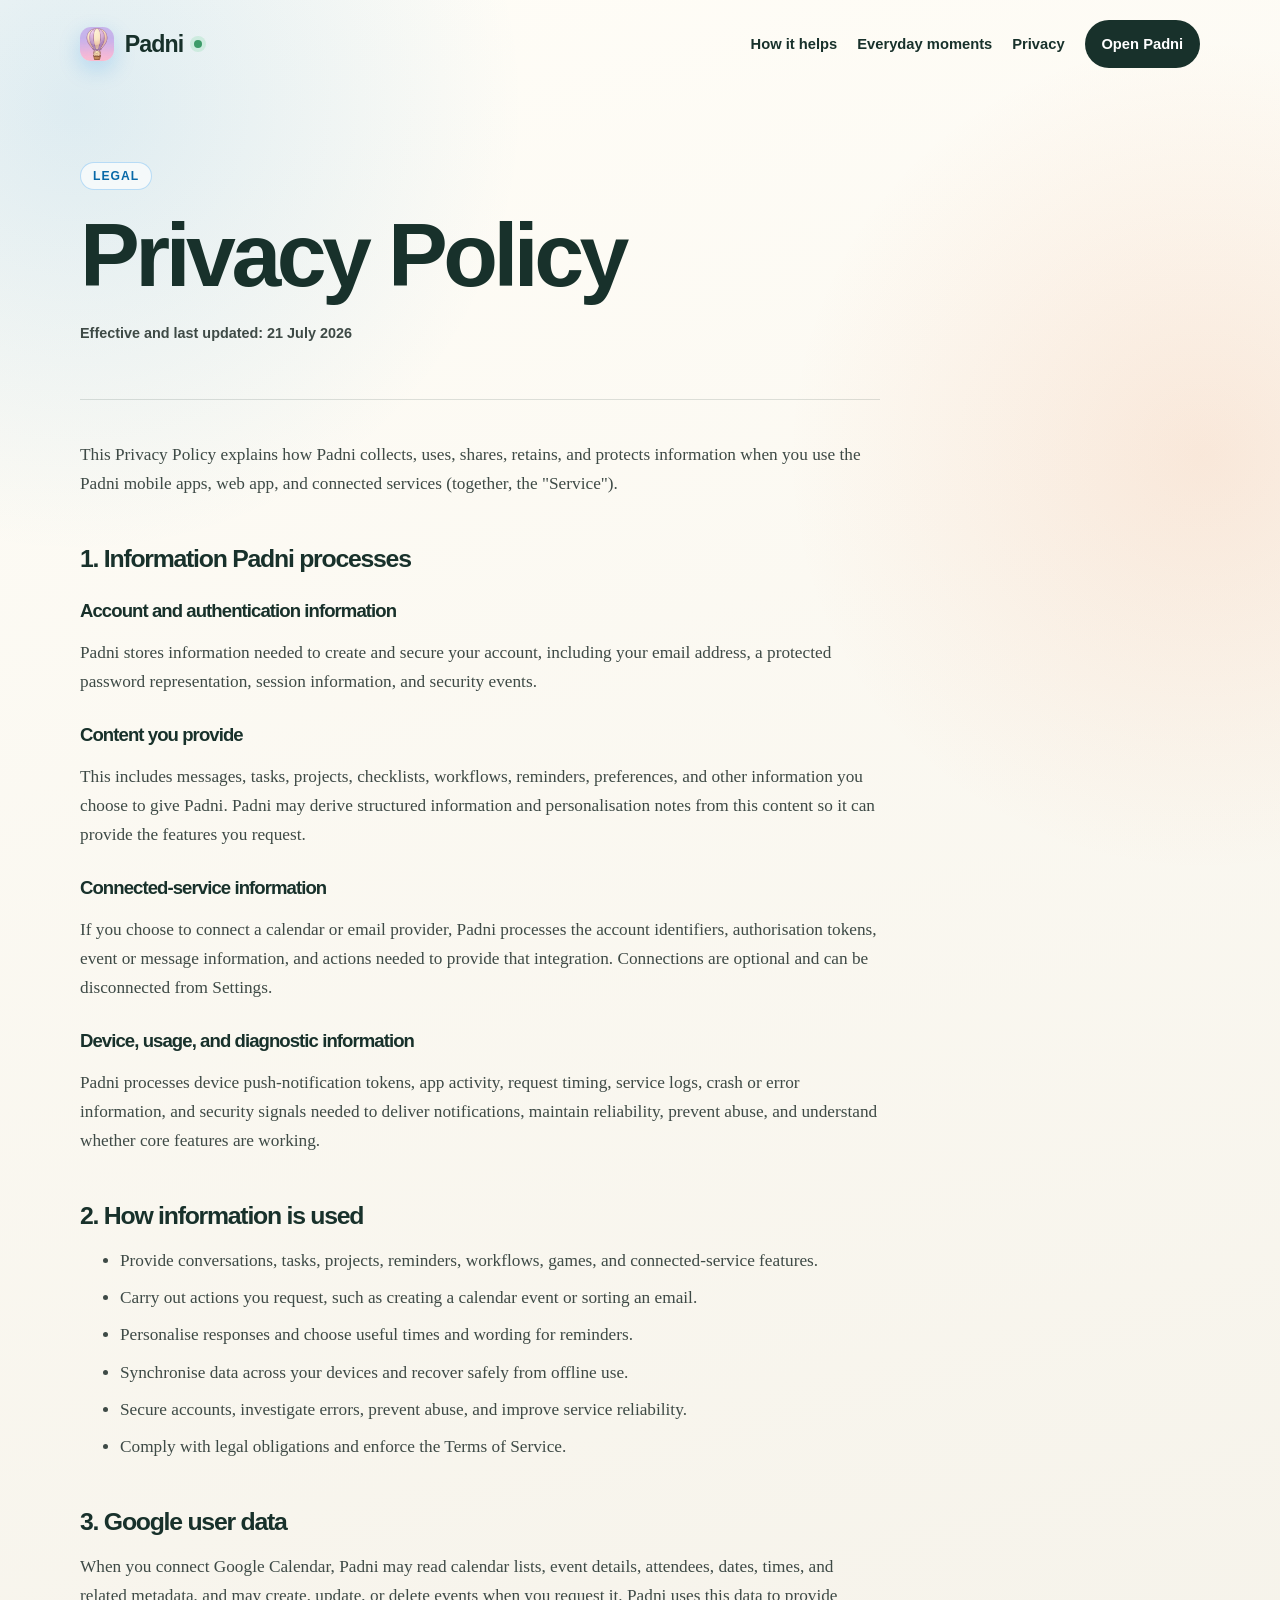
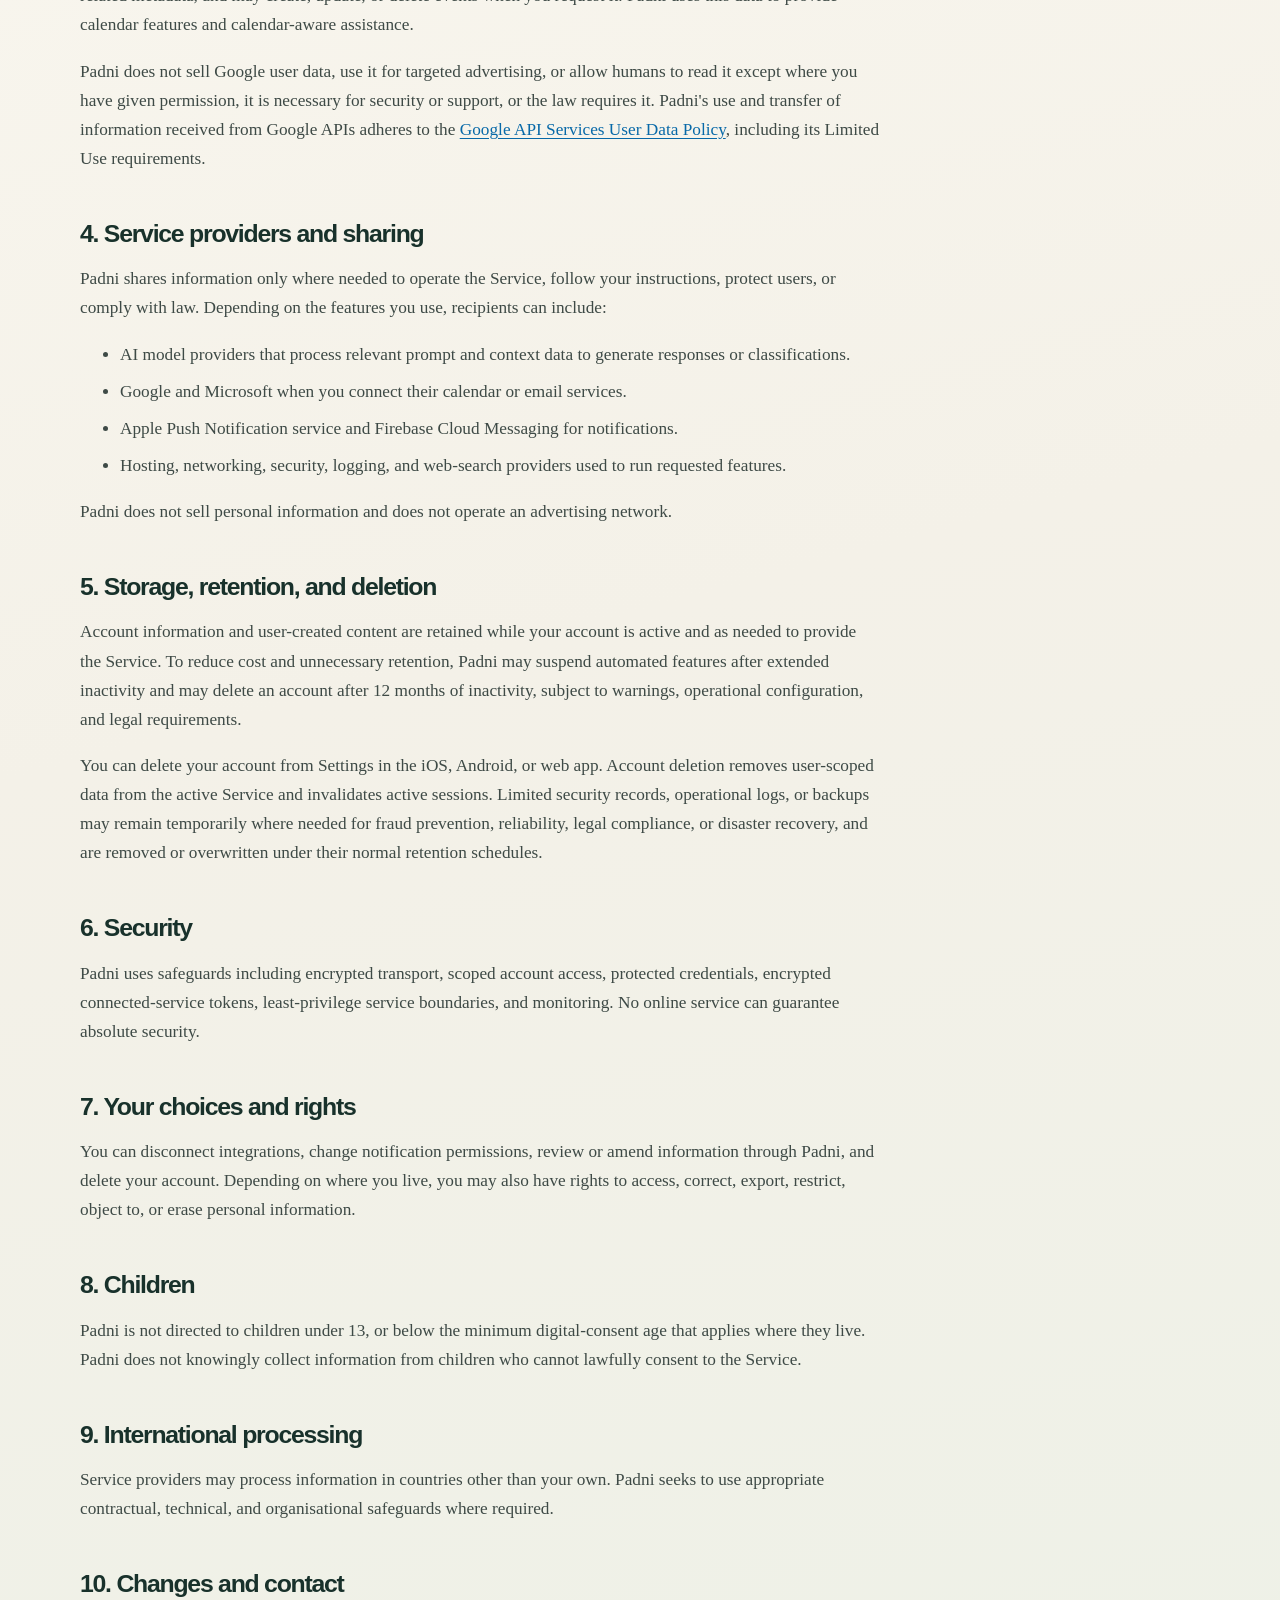
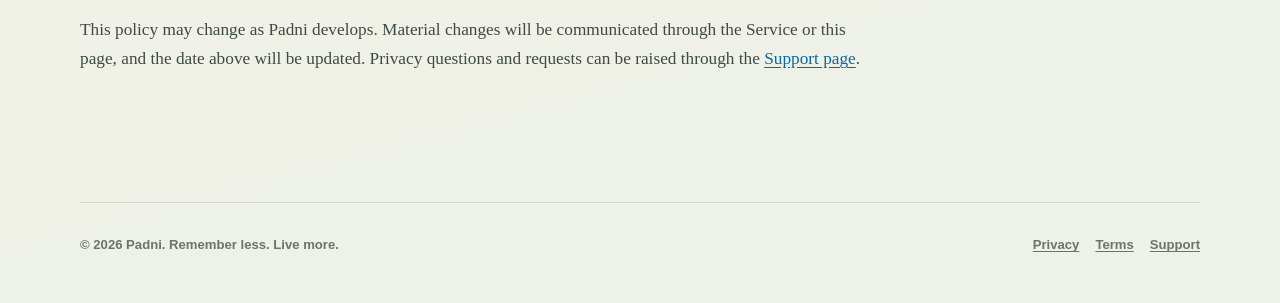
==== privacy/index.html @ f0d3a25c "Point public site to branded app URL" ====
<!doctype html>
<html lang="en-GB">
<head>
  <meta charset="utf-8" />
  <meta name="viewport" content="width=device-width, initial-scale=1" />
  <meta name="description" content="How Padni collects, uses, shares, retains, and protects information." />
  <meta name="theme-color" content="#f4f1e8" />
  <meta property="og:title" content="Privacy Policy | Padni" />
  <meta property="og:description" content="How Padni collects, uses, shares, retains, and protects information." />
  <meta property="og:type" content="website" />
  <meta name="twitter:card" content="summary" />
  <title>Privacy Policy | Padni</title>
  <link rel="icon" type="image/png" href="../padni-icon.png" />
  <link rel="apple-touch-icon" href="../padni-icon.png" />
  <style>
    :root {
      color-scheme: light;
      --paper: #f4f1e8;
      --paper-bright: #fffdf7;
      --ink: #18312b;
      --ink-soft: #2f4841;
      --muted: #68756f;
      --line: rgba(24, 49, 43, .14);
      --blue: #1687d2;
      --blue-deep: #0869a8;
      --green: #3d9b69;
      --green-soft: #dce9dc;
      --orange: #e97e45;
      --yellow: #f3c95d;
      --shadow: 0 28px 80px rgba(42, 62, 54, .13);
      --display: "Avenir Next", "Trebuchet MS", sans-serif;
      --body: "Iowan Old Style", "Palatino Linotype", Palatino, Georgia, serif;
    }
    * { box-sizing: border-box; }
    html { scroll-behavior: smooth; }
    body {
      margin: 0;
      color: var(--ink);
      background:
        radial-gradient(circle at 6% 3%, rgba(22, 135, 210, .14), transparent 28rem),
        radial-gradient(circle at 94% 13%, rgba(233, 126, 69, .14), transparent 26rem),
        linear-gradient(165deg, var(--paper-bright), var(--paper) 62%, #edf1e7);
      font: 1.08rem/1.68 var(--body);
      min-height: 100vh;
    }
    a { color: var(--blue-deep); text-underline-offset: .18em; }
    a:focus-visible { outline: 3px solid rgba(11, 134, 232, .35); outline-offset: 4px; border-radius: .35rem; }
    body > header {
      width: min(1120px, calc(100% - 2rem));
      margin: 0 auto;
      min-height: 5.5rem;
      display: flex;
      align-items: center;
      justify-content: space-between;
      gap: 1.5rem;
      font-family: var(--display);
      position: relative;
      z-index: 10;
    }
    .wordmark {
      display: inline-flex;
      align-items: center;
      gap: .65rem;
      color: var(--ink);
      text-decoration: none;
      font-size: 1.45rem;
      font-weight: 800;
      letter-spacing: -.04em;
    }
    .wordmark img { width: 2.15rem; height: 2.15rem; border-radius: .7rem; box-shadow: 0 8px 22px rgba(11, 134, 232, .22); }
    .wordmark i { width: .55rem; height: .55rem; border-radius: 50%; background: var(--green); box-shadow: 0 0 0 .25rem rgba(47, 196, 101, .14); }
    nav { display: flex; align-items: center; gap: 1.25rem; font-size: .92rem; font-weight: 700; }
    nav a { color: var(--ink); text-decoration: none; }
    .nav-cta, .button {
      display: inline-flex;
      align-items: center;
      justify-content: center;
      border-radius: 999px;
      padding: .7rem 1.05rem;
      background: var(--ink);
      color: white;
      text-decoration: none;
      font-family: var(--display);
      font-weight: 750;
      transition: transform .2s ease, box-shadow .2s ease, background .2s ease;
    }
    .nav-cta:hover, .button:hover { transform: translateY(-2px); box-shadow: 0 12px 28px rgba(24, 49, 43, .2); }
    main { width: min(1120px, calc(100% - 2rem)); margin: 0 auto; }
    .hero { padding: clamp(4.2rem, 10vw, 8.5rem) 0 5rem; max-width: 60rem; }
    .home-hero {
      min-height: min(840px, calc(100vh - 5.5rem));
      max-width: none;
      padding: clamp(3.2rem, 7vw, 6.8rem) 0 clamp(5rem, 9vw, 8rem);
      display: grid;
      grid-template-columns: minmax(0, 1.08fr) minmax(21rem, .92fr);
      align-items: center;
      gap: clamp(2.5rem, 6vw, 6rem);
    }
    .home-hero > * { min-width: 0; }
    .hero-copy { position: relative; z-index: 2; animation: rise-in .75s both; }
    .eyebrow {
      display: inline-flex;
      border: 1px solid rgba(11, 134, 232, .26);
      background: rgba(255, 255, 255, .62);
      color: var(--blue-deep);
      border-radius: 999px;
      padding: .42rem .75rem;
      font: 750 .76rem/1 var(--display);
      letter-spacing: .08em;
      text-transform: uppercase;
    }
    h1, h2, h3 { font-family: var(--display); letter-spacing: -.05em; line-height: 1.06; }
    h1 { margin: 1.15rem 0 1.25rem; font-size: clamp(3.3rem, 9vw, 7.4rem); max-width: 10ch; }
    .home-hero h1 { font-size: clamp(3.8rem, 7.4vw, 7rem); max-width: 11ch; }
    .home-hero h1 em {
      color: var(--blue-deep);
      font-family: var(--body);
      font-weight: 500;
      letter-spacing: -.055em;
    }
    .hero p { max-width: 42rem; margin: 0; color: var(--muted); font-size: clamp(1.25rem, 2vw, 1.55rem); }
    .home-hero p { max-width: 35rem; color: var(--ink-soft); }
    .hero-actions { display: flex; gap: .8rem; flex-wrap: wrap; margin-top: 2rem; }
    .button { padding: .82rem 1.25rem; }
    .button.secondary { color: var(--ink); background: rgba(255, 255, 255, .7); border: 1px solid var(--line); }
    .story-link { align-self: center; color: var(--ink-soft); font: 750 .9rem/1.3 var(--display); text-decoration-thickness: 1px; }
    .headspace-scene {
      position: relative;
      min-height: 35rem;
      display: grid;
      place-items: center;
      animation: rise-in .85s .12s both;
    }
    .headspace-scene::before {
      content: "";
      position: absolute;
      width: min(31rem, 90%);
      aspect-ratio: 1;
      border-radius: 50%;
      background:
        radial-gradient(circle at 35% 28%, rgba(255,255,255,.9), transparent 24%),
        linear-gradient(145deg, #cfe5f3, #e4ead2 58%, #f4d8c3);
      box-shadow: inset 0 0 0 1px rgba(255,255,255,.7), 0 40px 90px rgba(49,77,66,.15);
    }
    .life-stack { position: relative; width: min(27rem, 92%); z-index: 1; }
    .stack-label {
      display: inline-flex;
      align-items: center;
      gap: .55rem;
      margin: 0 0 .75rem 1rem;
      padding: .45rem .7rem;
      border-radius: 999px;
      color: var(--ink-soft);
      background: rgba(255,255,255,.74);
      font: 750 .73rem/1 var(--display);
      letter-spacing: .06em;
      text-transform: uppercase;
      box-shadow: 0 10px 30px rgba(49,77,66,.1);
    }
    .stack-label::before { content: ""; width: .5rem; height: .5rem; border-radius: 50%; background: var(--green); box-shadow: 0 0 0 .22rem rgba(61,155,105,.15); }
    .life-card {
      position: relative;
      padding: 1.25rem 1.35rem;
      border: 1px solid rgba(255,255,255,.9);
      border-radius: 1.6rem;
      background: rgba(255,253,247,.88);
      box-shadow: 0 20px 55px rgba(49,77,66,.15);
      backdrop-filter: blur(16px);
    }
    .life-card + .life-card { margin-top: -.25rem; }
    .life-card:nth-of-type(2) { margin-left: 2.2rem; transform: rotate(1.6deg); }
    .life-card:nth-of-type(3) { margin-right: 1.6rem; transform: rotate(-1.2deg); }
    .life-card small { display: block; color: var(--muted); font: 700 .72rem/1.2 var(--display); letter-spacing: .06em; text-transform: uppercase; }
    .life-card strong { display: block; margin: .35rem 0 .25rem; font: 800 1.05rem/1.25 var(--display); letter-spacing: -.025em; }
    .life-card p { margin: 0; color: var(--muted); font-size: .94rem; line-height: 1.45; }
    .handled { display: inline-flex; align-items: center; gap: .35rem; margin-top: .65rem; color: #287d52; font: 750 .75rem/1 var(--display); }
    .handled::before { content: "\2713"; display: grid; place-items: center; width: 1.05rem; height: 1.05rem; color: white; background: var(--green); border-radius: 50%; font-size: .7rem; }
    .section { padding: clamp(5rem, 10vw, 9rem) 0; }
    .section-heading { max-width: 53rem; }
    .section-heading h2 { margin: 1rem 0 1.25rem; font-size: clamp(2.7rem, 6vw, 5.6rem); }
    .section-heading p { max-width: 43rem; margin: 0; color: var(--muted); font-size: clamp(1.16rem, 2vw, 1.4rem); }
    .problem { border-top: 1px solid var(--line); }
    .problem .section-heading h2 { max-width: 13ch; }
    .load-list {
      margin-top: 3rem;
      display: grid;
      grid-template-columns: repeat(4, 1fr);
      gap: .7rem;
    }
    .load-list span {
      min-height: 7rem;
      display: flex;
      align-items: flex-end;
      padding: 1rem;
      border: 1px solid rgba(255,255,255,.8);
      border-radius: 1.2rem;
      background: rgba(255,255,255,.5);
      color: var(--ink-soft);
      font: 750 .92rem/1.25 var(--display);
    }
    .load-list span:nth-child(3n+1) { background: rgba(220,233,220,.62); }
    .load-list span:nth-child(3n+2) { background: rgba(207,229,243,.58); }
    .load-list span:nth-child(3n) { background: rgba(244,216,195,.52); }
    .moments { width: 100vw; margin-left: calc(50% - 50vw); padding-inline: max(1rem, calc((100vw - 1120px) / 2)); background: #fdfbf5; border-block: 1px solid var(--line); }
    .moments-grid { display: grid; grid-template-columns: repeat(2, 1fr); gap: 1rem; margin-top: 3rem; }
    .moment {
      min-height: 21rem;
      display: flex;
      flex-direction: column;
      justify-content: space-between;
      border-radius: 2rem;
      padding: clamp(1.5rem, 4vw, 2.5rem);
      overflow: hidden;
      position: relative;
    }
    .moment::after { content: ""; position: absolute; width: 13rem; height: 13rem; right: -4rem; bottom: -5rem; border-radius: 50%; border: 2.4rem solid rgba(255,255,255,.25); }
    .moment:nth-child(1) { background: #dce9dc; }
    .moment:nth-child(2) { background: #d7eaf5; }
    .moment:nth-child(3) { background: #f5ddca; }
    .moment:nth-child(4) { background: #efe5b9; }
    .moment-number { color: rgba(24,49,43,.58); font: 800 .75rem/1 var(--display); letter-spacing: .08em; }
    .moment h3 { position: relative; z-index: 1; max-width: 12ch; margin: 2.5rem 0 .8rem; font-size: clamp(1.9rem, 3vw, 2.8rem); }
    .moment p { position: relative; z-index: 1; max-width: 30rem; margin: 0; color: var(--ink-soft); }
    .how-grid { display: grid; grid-template-columns: repeat(3, 1fr); gap: 1rem; margin-top: 3rem; }
    .how-card { padding: 1.6rem; border-top: 1px solid var(--line); }
    .how-card .number { color: var(--orange); font: 800 .75rem/1 var(--display); letter-spacing: .08em; }
    .how-card h3 { margin: 2.2rem 0 .75rem; font-size: 1.8rem; }
    .how-card p { margin: 0; color: var(--muted); }
    .personal {
      display: grid;
      grid-template-columns: 1fr 1fr;
      gap: clamp(2rem, 7vw, 6rem);
      align-items: center;
      margin: 2rem 0 0;
      padding: clamp(2.2rem, 6vw, 5rem);
      border-radius: 2.6rem;
      color: white;
      background:
        radial-gradient(circle at 92% 10%, rgba(61,155,105,.33), transparent 24rem),
        radial-gradient(circle at 5% 95%, rgba(22,135,210,.2), transparent 22rem),
        #18312b;
      box-shadow: var(--shadow);
    }
    .personal h2 { max-width: 10ch; margin: .9rem 0 1rem; font-size: clamp(2.7rem, 5vw, 4.8rem); }
    .personal p { color: #cbd8d3; }
    .learning-list { display: grid; gap: .85rem; }
    .learning-item { padding: 1rem 1.1rem; border: 1px solid rgba(255,255,255,.14); border-radius: 1.2rem; background: rgba(255,255,255,.07); }
    .learning-item strong { display: block; font: 780 1rem/1.3 var(--display); }
    .learning-item span { color: #b8c8c2; font-size: .94rem; }
    .motivation {
      display: grid;
      grid-template-columns: 1.15fr .85fr;
      gap: clamp(2rem, 7vw, 6rem);
      align-items: center;
      padding: clamp(5rem, 10vw, 8rem) 0;
    }
    .motivation h2 { max-width: 12ch; margin: 1rem 0; font-size: clamp(2.7rem, 5vw, 4.8rem); }
    .motivation p { max-width: 39rem; margin: 0; color: var(--muted); font-size: 1.16rem; }
    .progress-token {
      width: min(20rem, 78vw);
      aspect-ratio: 1;
      justify-self: center;
      display: grid;
      place-items: center;
      position: relative;
      border-radius: 50%;
      background: linear-gradient(145deg, #f3c95d, #eda85c);
      box-shadow: inset 0 0 0 1.1rem rgba(255,255,255,.28), 0 30px 70px rgba(129,91,44,.17);
      transform: rotate(3deg);
    }
    .progress-token::before, .progress-token::after { content: ""; position: absolute; border-radius: 50%; border: 1px dashed rgba(24,49,43,.28); }
    .progress-token::before { inset: 1.7rem; }
    .progress-token::after { inset: 3rem; border-style: solid; border-color: rgba(255,255,255,.42); }
    .progress-token div { position: relative; z-index: 1; max-width: 10rem; text-align: center; font-family: var(--display); }
    .progress-token strong { display: block; font-size: clamp(3.6rem, 8vw, 5.8rem); letter-spacing: -.07em; line-height: .9; }
    .progress-token span { display: block; margin-top: .7rem; font-size: .78rem; font-weight: 800; line-height: 1.25; letter-spacing: .07em; text-transform: uppercase; }
    .trust {
      display: grid;
      grid-template-columns: .9fr 1.1fr;
      gap: clamp(2rem, 7vw, 6rem);
      align-items: start;
      margin: 0;
      padding: clamp(5rem, 10vw, 9rem) 0;
      border-radius: 0;
      color: var(--ink);
      background: none;
    }
    .trust h2 { max-width: 12ch; font-size: clamp(2.6rem, 5vw, 4.6rem); margin: 1rem 0; }
    .trust-copy { padding-top: 2.2rem; }
    .trust p { color: var(--muted); max-width: 48rem; }
    .trust a { color: var(--blue-deep); }
    .trust-note { margin-top: 1.5rem; padding: 1rem 1.1rem; border-left: 3px solid var(--green); background: rgba(220,233,220,.5); }
    .final-cta {
      width: 100vw;
      margin-left: calc(50% - 50vw);
      padding: clamp(5.5rem, 11vw, 9rem) max(1rem, calc((100vw - 1120px) / 2));
      text-align: center;
      background: #d7eaf5;
      border-top: 1px solid rgba(24,49,43,.08);
    }
    .final-cta h2 { max-width: 12ch; margin: 0 auto 1rem; font-size: clamp(3rem, 7vw, 6.2rem); }
    .final-cta p { max-width: 36rem; margin: 0 auto 2rem; color: var(--ink-soft); font-size: 1.22rem; }
    @keyframes rise-in { from { opacity: 0; transform: translateY(24px); } to { opacity: 1; transform: translateY(0); } }
    .document { max-width: 800px; padding: 4.5rem 0 7rem; }
    .document-header { padding-bottom: 2.5rem; border-bottom: 1px solid var(--line); margin-bottom: 2.5rem; }
    .document h1 { font-size: clamp(2.8rem, 7vw, 5.6rem); max-width: none; }
    .document h2 { margin: 3rem 0 .8rem; font-size: 1.55rem; }
    .document h3 { margin: 1.8rem 0 .5rem; font-size: 1.16rem; }
    .document p, .document li { color: #3e4a46; }
    .document li + li { margin-top: .5rem; }
    .meta { color: var(--muted); font: 650 .9rem/1.5 var(--display); }
    .notice { border-left: 4px solid var(--blue); padding: .5rem 0 .5rem 1.15rem; margin: 2rem 0; }
    .support-grid { display: grid; grid-template-columns: repeat(2, 1fr); gap: 1rem; margin: 2rem 0; }
    .support-card { border: 1px solid var(--line); background: rgba(255,255,255,.58); border-radius: 1.4rem; padding: 1.3rem; }
    .support-card h2 { margin-top: 0; font-size: 1.25rem; }
    footer {
      width: min(1120px, calc(100% - 2rem));
      margin: 0 auto;
      padding: 2rem 0 3rem;
      border-top: 1px solid var(--line);
      display: flex;
      justify-content: space-between;
      gap: 1rem;
      color: var(--muted);
      font: 650 .82rem/1.5 var(--display);
    }
    footer div { display: flex; gap: 1rem; flex-wrap: wrap; }
    footer a { color: inherit; }
    @media (max-width: 760px) {
      body > header { align-items: flex-start; padding-top: 1.1rem; }
      nav { justify-content: flex-end; flex-wrap: wrap; gap: .7rem 1rem; }
      nav a:not(.nav-cta) { display: none; }
      .hero { padding-top: 4rem; }
      .home-hero { min-height: 0; grid-template-columns: 1fr; padding-top: 3.8rem; }
      .home-hero h1 { font-size: clamp(3.15rem, 15vw, 4.8rem); }
      .headspace-scene { min-height: 30rem; }
      .life-card:nth-of-type(2), .life-card:nth-of-type(3) { margin-inline: 0; }
      .load-list { grid-template-columns: repeat(2, 1fr); }
      .load-list span { min-height: 6rem; }
      .moments-grid, .how-grid, .personal, .motivation, .trust, .support-grid { grid-template-columns: 1fr; }
      .moment { min-height: 17rem; }
      .personal { border-radius: 1.8rem; }
      .trust-copy { padding-top: 0; }
      footer { flex-direction: column; }
    }
    @media (prefers-reduced-motion: reduce) {
      html { scroll-behavior: auto; }
      *, *::before, *::after { animation-duration: .01ms !important; animation-iteration-count: 1 !important; transition: none !important; }
    }
  </style>
</head>
<body class="legal privacy">
  <header>
      <a class="wordmark" href="../" aria-label="Padni home">
        <img src="../padni-icon.png" alt="" />
        <span>Padni</span><i aria-hidden="true"></i>
      </a>
      <nav aria-label="Main navigation">
        <a href="../#how-it-helps">How it helps</a>
        <a href="../#moments">Everyday moments</a>
        <a href="../privacy">Privacy</a>
        <a class="nav-cta" href="https://app.padni.ai/app">Open Padni</a>
      </nav>
    </header>
  <main>
    <article class="document">
      <header class="document-header">
        <span class="eyebrow">Legal</span>
        <h1>Privacy Policy</h1>
        <p class="meta">Effective and last updated: 21 July 2026</p>
      </header>
      <p>This Privacy Policy explains how Padni collects, uses, shares, retains, and protects information when you use the Padni mobile apps, web app, and connected services (together, the "Service").</p>

      <h2>1. Information Padni processes</h2>
      <h3>Account and authentication information</h3>
      <p>Padni stores information needed to create and secure your account, including your email address, a protected password representation, session information, and security events.</p>
      <h3>Content you provide</h3>
      <p>This includes messages, tasks, projects, checklists, workflows, reminders, preferences, and other information you choose to give Padni. Padni may derive structured information and personalisation notes from this content so it can provide the features you request.</p>
      <h3>Connected-service information</h3>
      <p>If you choose to connect a calendar or email provider, Padni processes the account identifiers, authorisation tokens, event or message information, and actions needed to provide that integration. Connections are optional and can be disconnected from Settings.</p>
      <h3>Device, usage, and diagnostic information</h3>
      <p>Padni processes device push-notification tokens, app activity, request timing, service logs, crash or error information, and security signals needed to deliver notifications, maintain reliability, prevent abuse, and understand whether core features are working.</p>

      <h2>2. How information is used</h2>
      <ul>
        <li>Provide conversations, tasks, projects, reminders, workflows, games, and connected-service features.</li>
        <li>Carry out actions you request, such as creating a calendar event or sorting an email.</li>
        <li>Personalise responses and choose useful times and wording for reminders.</li>
        <li>Synchronise data across your devices and recover safely from offline use.</li>
        <li>Secure accounts, investigate errors, prevent abuse, and improve service reliability.</li>
        <li>Comply with legal obligations and enforce the Terms of Service.</li>
      </ul>

      <h2>3. Google user data</h2>
      <p>When you connect Google Calendar, Padni may read calendar lists, event details, attendees, dates, times, and related metadata, and may create, update, or delete events when you request it. Padni uses this data to provide calendar features and calendar-aware assistance.</p>
      <p>Padni does not sell Google user data, use it for targeted advertising, or allow humans to read it except where you have given permission, it is necessary for security or support, or the law requires it. Padni's use and transfer of information received from Google APIs adheres to the <a href="https://developers.google.com/terms/api-services-user-data-policy">Google API Services User Data Policy</a>, including its Limited Use requirements.</p>

      <h2>4. Service providers and sharing</h2>
      <p>Padni shares information only where needed to operate the Service, follow your instructions, protect users, or comply with law. Depending on the features you use, recipients can include:</p>
      <ul>
        <li>AI model providers that process relevant prompt and context data to generate responses or classifications.</li>
        <li>Google and Microsoft when you connect their calendar or email services.</li>
        <li>Apple Push Notification service and Firebase Cloud Messaging for notifications.</li>
        <li>Hosting, networking, security, logging, and web-search providers used to run requested features.</li>
      </ul>
      <p>Padni does not sell personal information and does not operate an advertising network.</p>

      <h2>5. Storage, retention, and deletion</h2>
      <p>Account information and user-created content are retained while your account is active and as needed to provide the Service. To reduce cost and unnecessary retention, Padni may suspend automated features after extended inactivity and may delete an account after 12 months of inactivity, subject to warnings, operational configuration, and legal requirements.</p>
      <p>You can delete your account from Settings in the iOS, Android, or web app. Account deletion removes user-scoped data from the active Service and invalidates active sessions. Limited security records, operational logs, or backups may remain temporarily where needed for fraud prevention, reliability, legal compliance, or disaster recovery, and are removed or overwritten under their normal retention schedules.</p>

      <h2>6. Security</h2>
      <p>Padni uses safeguards including encrypted transport, scoped account access, protected credentials, encrypted connected-service tokens, least-privilege service boundaries, and monitoring. No online service can guarantee absolute security.</p>

      <h2>7. Your choices and rights</h2>
      <p>You can disconnect integrations, change notification permissions, review or amend information through Padni, and delete your account. Depending on where you live, you may also have rights to access, correct, export, restrict, object to, or erase personal information.</p>

      <h2>8. Children</h2>
      <p>Padni is not directed to children under 13, or below the minimum digital-consent age that applies where they live. Padni does not knowingly collect information from children who cannot lawfully consent to the Service.</p>

      <h2>9. International processing</h2>
      <p>Service providers may process information in countries other than your own. Padni seeks to use appropriate contractual, technical, and organisational safeguards where required.</p>

      <h2>10. Changes and contact</h2>
      <p>This policy may change as Padni develops. Material changes will be communicated through the Service or this page, and the date above will be updated. Privacy questions and requests can be raised through the <a href="../support">Support page</a>.</p>
    </article>
    </main>
  <footer>
    <span>&copy; 2026 Padni. Remember less. Live more.</span>
    <div><a href="../privacy">Privacy</a><a href="../terms">Terms</a><a href="../support">Support</a></div>
  </footer>
</body>
</html>
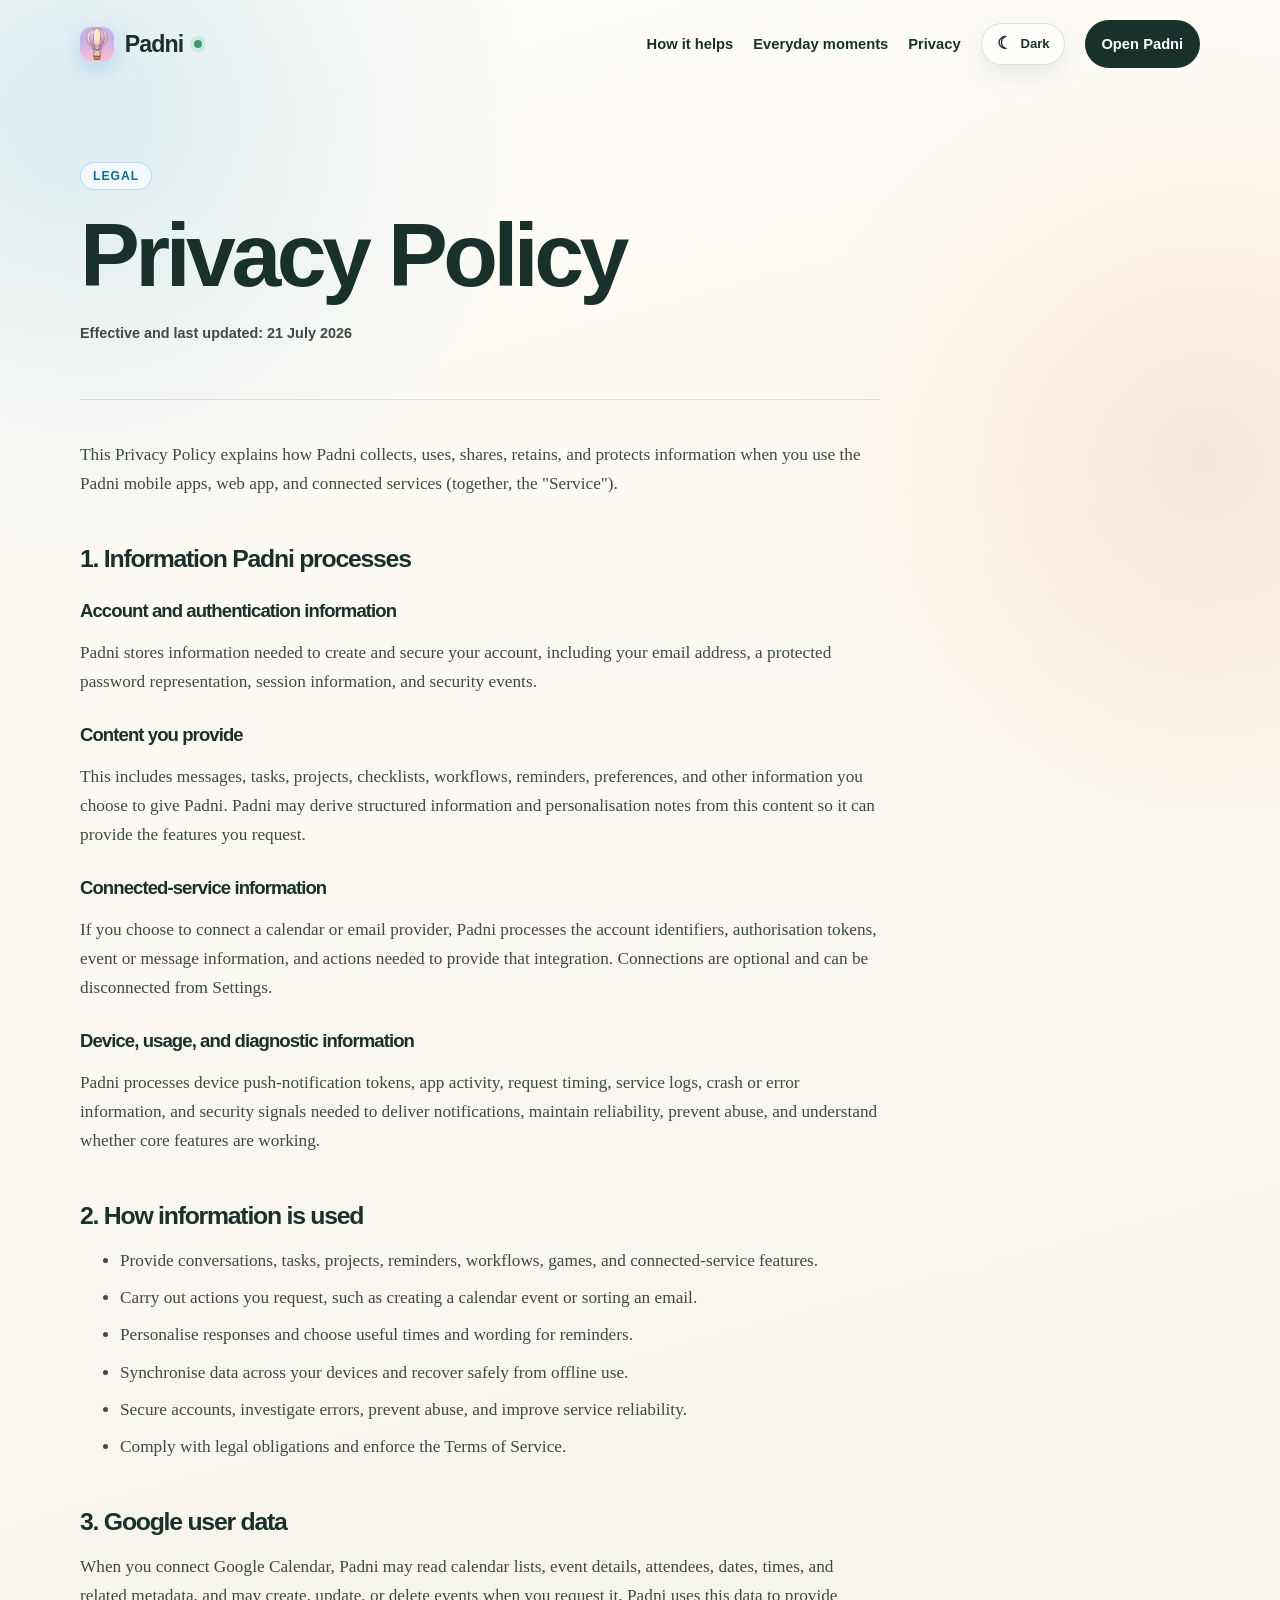
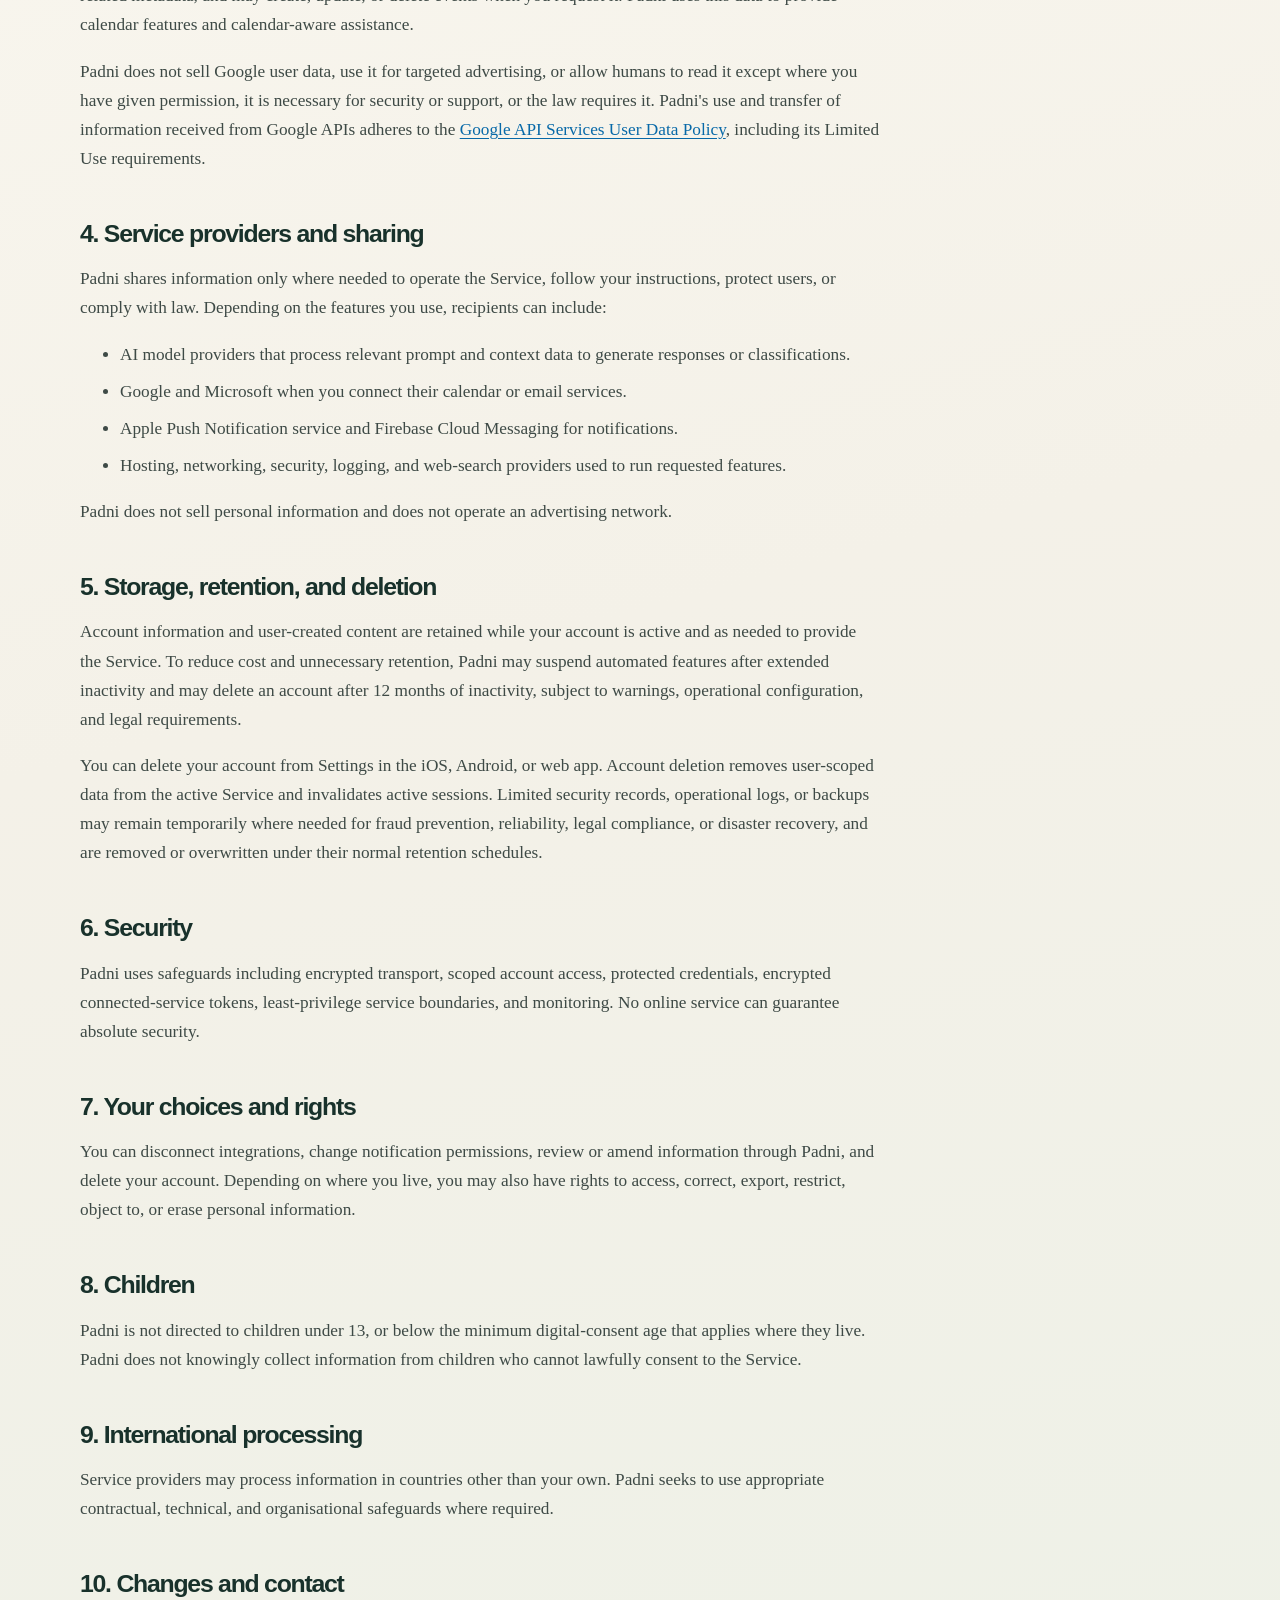
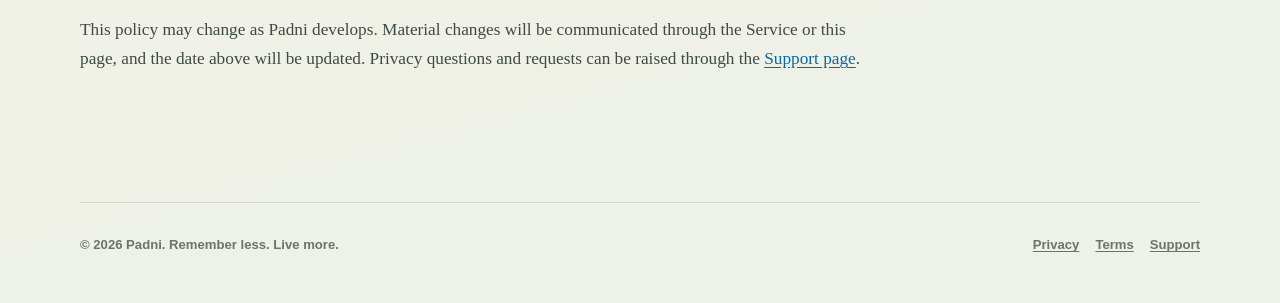
==== commit fc315147: "Add light and dark themes" ====
--- a/privacy/index.html
+++ b/privacy/index.html
@@ -10,8 +10,11 @@
   <meta property="og:type" content="website" />
   <meta name="twitter:card" content="summary" />
   <title>Privacy Policy | Padni</title>
-  <link rel="icon" type="image/png" href="../padni-icon.png" />
-  <link rel="apple-touch-icon" href="../padni-icon.png" />
+  <link rel="canonical" href="https://padni.ai/privacy/" />
+  <link rel="icon" type="image/png" sizes="96x96" href="/padni-favicon-96.png" />
+  <link rel="shortcut icon" href="/favicon.ico" />
+  <link rel="apple-touch-icon" sizes="180x180" href="/apple-touch-icon.png" />
+  <script src="/theme.js"></script>
   <style>
     :root {
       color-scheme: light;
@@ -348,6 +351,7 @@
       *, *::before, *::after { animation-duration: .01ms !important; animation-iteration-count: 1 !important; transition: none !important; }
     }
   </style>
+  <link rel="stylesheet" href="/theme.css" />
 </head>
 <body class="legal privacy">
   <header>
@@ -359,7 +363,11 @@
         <a href="../#how-it-helps">How it helps</a>
         <a href="../#moments">Everyday moments</a>
         <a href="../privacy">Privacy</a>
-        <a class="nav-cta" href="https://app.padni.ai/app">Open Padni</a>
+        <button class="theme-toggle" type="button" data-theme-toggle>
+          <span class="theme-toggle__icon" aria-hidden="true"></span>
+          <span class="theme-toggle__label" data-theme-label>Dark</span>
+        </button>
+        <a class="nav-cta" href="https://app.padni.ai">Open Padni</a>
       </nav>
     </header>
   <main>
@@ -430,4 +438,4 @@
     <div><a href="../privacy">Privacy</a><a href="../terms">Terms</a><a href="../support">Support</a></div>
   </footer>
 </body>
-</html>+</html>
--- a/theme.css
+++ b/theme.css
@@ -0,0 +1,315 @@
+:root {
+  --button-bg: var(--ink);
+  --button-text: #ffffff;
+  --body-background:
+    radial-gradient(circle at 6% 3%, rgba(22, 135, 210, .14), transparent 28rem),
+    radial-gradient(circle at 94% 13%, rgba(233, 126, 69, .14), transparent 26rem),
+    linear-gradient(165deg, var(--paper-bright), var(--paper) 62%, #edf1e7);
+  --focus-ring: rgba(11, 134, 232, .35);
+  --surface-soft: rgba(255, 255, 255, .58);
+  --surface-glass: rgba(255, 255, 255, .7);
+  --surface-strong: rgba(255, 253, 247, .88);
+  --surface-border: rgba(255, 255, 255, .8);
+  --surface-border-strong: rgba(255, 255, 255, .9);
+  --scene-background:
+    radial-gradient(circle at 35% 28%, rgba(255, 255, 255, .9), transparent 24%),
+    linear-gradient(145deg, #cfe5f3, #e4ead2 58%, #f4d8c3);
+  --scene-inset: rgba(255, 255, 255, .7);
+  --handled: #287d52;
+  --load-green: rgba(220, 233, 220, .62);
+  --load-blue: rgba(207, 229, 243, .58);
+  --load-orange: rgba(244, 216, 195, .52);
+  --moments-background: #fdfbf5;
+  --moment-green: #dce9dc;
+  --moment-blue: #d7eaf5;
+  --moment-orange: #f5ddca;
+  --moment-yellow: #efe5b9;
+  --moment-number: rgba(24, 49, 43, .58);
+  --personal-background: #18312b;
+  --personal-copy: #cbd8d3;
+  --personal-muted: #b8c8c2;
+  --personal-surface: rgba(255, 255, 255, .07);
+  --personal-border: rgba(255, 255, 255, .14);
+  --trust-note-background: rgba(220, 233, 220, .5);
+  --final-cta-background: #d7eaf5;
+  --document-copy: #3e4a46;
+  --theme-control-background: rgba(255, 255, 255, .62);
+  --theme-control-border: rgba(24, 49, 43, .14);
+  --theme-control-shadow: 0 10px 28px rgba(42, 62, 54, .1);
+}
+
+:root[data-theme="dark"] {
+  color-scheme: dark;
+  --paper: #101a18;
+  --paper-bright: #182522;
+  --ink: #f3f7f4;
+  --ink-soft: #d2ddd8;
+  --muted: #a7b6b0;
+  --line: rgba(222, 238, 232, .15);
+  --blue: #59b7ef;
+  --blue-deep: #83caf4;
+  --green: #62c78a;
+  --green-soft: #203a2f;
+  --orange: #f0a06f;
+  --yellow: #f1d27b;
+  --shadow: 0 28px 80px rgba(0, 0, 0, .34);
+  --button-bg: #8ed0f5;
+  --button-text: #0a201c;
+  --body-background:
+    radial-gradient(circle at 7% 2%, rgba(39, 139, 201, .2), transparent 30rem),
+    radial-gradient(circle at 93% 14%, rgba(207, 101, 57, .16), transparent 28rem),
+    linear-gradient(165deg, #172421, #101a18 64%, #0d1513);
+  --focus-ring: rgba(108, 196, 247, .58);
+  --surface-soft: rgba(230, 242, 237, .075);
+  --surface-glass: rgba(230, 242, 237, .1);
+  --surface-strong: rgba(28, 43, 39, .9);
+  --surface-border: rgba(224, 240, 234, .12);
+  --surface-border-strong: rgba(224, 240, 234, .18);
+  --scene-background:
+    radial-gradient(circle at 35% 28%, rgba(135, 201, 239, .2), transparent 23%),
+    linear-gradient(145deg, #183344, #203a32 58%, #422d27);
+  --scene-inset: rgba(224, 240, 234, .12);
+  --handled: #75d39c;
+  --load-green: rgba(66, 121, 91, .28);
+  --load-blue: rgba(47, 106, 143, .27);
+  --load-orange: rgba(150, 82, 52, .25);
+  --moments-background: #111c19;
+  --moment-green: #1f392f;
+  --moment-blue: #1d3441;
+  --moment-orange: #422e27;
+  --moment-yellow: #3c3722;
+  --moment-number: rgba(226, 238, 233, .58);
+  --personal-background: #0b1311;
+  --personal-copy: #cbd8d3;
+  --personal-muted: #aebeb8;
+  --personal-surface: rgba(255, 255, 255, .055);
+  --personal-border: rgba(255, 255, 255, .12);
+  --trust-note-background: rgba(67, 128, 96, .2);
+  --final-cta-background: #152d39;
+  --document-copy: #c7d3ce;
+  --theme-control-background: rgba(226, 239, 234, .08);
+  --theme-control-border: rgba(226, 239, 234, .15);
+  --theme-control-shadow: 0 12px 30px rgba(0, 0, 0, .2);
+}
+
+@media (prefers-color-scheme: dark) {
+  :root:not([data-theme]) {
+    color-scheme: dark;
+    --paper: #101a18;
+    --paper-bright: #182522;
+    --ink: #f3f7f4;
+    --ink-soft: #d2ddd8;
+    --muted: #a7b6b0;
+    --line: rgba(222, 238, 232, .15);
+    --blue: #59b7ef;
+    --blue-deep: #83caf4;
+    --green: #62c78a;
+    --green-soft: #203a2f;
+    --orange: #f0a06f;
+    --yellow: #f1d27b;
+    --shadow: 0 28px 80px rgba(0, 0, 0, .34);
+    --button-bg: #8ed0f5;
+    --button-text: #0a201c;
+    --body-background:
+      radial-gradient(circle at 7% 2%, rgba(39, 139, 201, .2), transparent 30rem),
+      radial-gradient(circle at 93% 14%, rgba(207, 101, 57, .16), transparent 28rem),
+      linear-gradient(165deg, #172421, #101a18 64%, #0d1513);
+    --focus-ring: rgba(108, 196, 247, .58);
+    --surface-soft: rgba(230, 242, 237, .075);
+    --surface-glass: rgba(230, 242, 237, .1);
+    --surface-strong: rgba(28, 43, 39, .9);
+    --surface-border: rgba(224, 240, 234, .12);
+    --surface-border-strong: rgba(224, 240, 234, .18);
+    --scene-background:
+      radial-gradient(circle at 35% 28%, rgba(135, 201, 239, .2), transparent 23%),
+      linear-gradient(145deg, #183344, #203a32 58%, #422d27);
+    --scene-inset: rgba(224, 240, 234, .12);
+    --handled: #75d39c;
+    --load-green: rgba(66, 121, 91, .28);
+    --load-blue: rgba(47, 106, 143, .27);
+    --load-orange: rgba(150, 82, 52, .25);
+    --moments-background: #111c19;
+    --moment-green: #1f392f;
+    --moment-blue: #1d3441;
+    --moment-orange: #422e27;
+    --moment-yellow: #3c3722;
+    --moment-number: rgba(226, 238, 233, .58);
+    --personal-background: #0b1311;
+    --personal-copy: #cbd8d3;
+    --personal-muted: #aebeb8;
+    --personal-surface: rgba(255, 255, 255, .055);
+    --personal-border: rgba(255, 255, 255, .12);
+    --trust-note-background: rgba(67, 128, 96, .2);
+    --final-cta-background: #152d39;
+    --document-copy: #c7d3ce;
+    --theme-control-background: rgba(226, 239, 234, .08);
+    --theme-control-border: rgba(226, 239, 234, .15);
+    --theme-control-shadow: 0 12px 30px rgba(0, 0, 0, .2);
+  }
+}
+
+body {
+  background: var(--body-background);
+}
+
+a:focus-visible,
+button:focus-visible {
+  outline-color: var(--focus-ring);
+}
+
+.nav-cta,
+.button {
+  color: var(--button-text);
+  background: var(--button-bg);
+}
+
+.eyebrow,
+.button.secondary,
+.stack-label,
+.support-card {
+  background: var(--surface-soft);
+}
+
+.button.secondary {
+  color: var(--ink);
+}
+
+.headspace-scene::before {
+  background: var(--scene-background);
+  box-shadow:
+    inset 0 0 0 1px var(--scene-inset),
+    0 40px 90px rgba(0, 0, 0, .16);
+}
+
+.life-card {
+  border-color: var(--surface-border-strong);
+  background: var(--surface-strong);
+}
+
+.handled {
+  color: var(--handled);
+}
+
+.load-list span {
+  border-color: var(--surface-border);
+  background: var(--surface-soft);
+}
+
+.load-list span:nth-child(3n+1) { background: var(--load-green); }
+.load-list span:nth-child(3n+2) { background: var(--load-blue); }
+.load-list span:nth-child(3n) { background: var(--load-orange); }
+
+.moments {
+  background: var(--moments-background);
+}
+
+.moment:nth-child(1) { background: var(--moment-green); }
+.moment:nth-child(2) { background: var(--moment-blue); }
+.moment:nth-child(3) { background: var(--moment-orange); }
+.moment:nth-child(4) { background: var(--moment-yellow); }
+.moment-number { color: var(--moment-number); }
+
+.personal {
+  background:
+    radial-gradient(circle at 92% 10%, rgba(61, 155, 105, .28), transparent 24rem),
+    radial-gradient(circle at 5% 95%, rgba(22, 135, 210, .18), transparent 22rem),
+    var(--personal-background);
+}
+
+.personal p { color: var(--personal-copy); }
+.learning-item {
+  border-color: var(--personal-border);
+  background: var(--personal-surface);
+}
+.learning-item span { color: var(--personal-muted); }
+
+.trust-note { background: var(--trust-note-background); }
+.final-cta { background: var(--final-cta-background); }
+.document p,
+.document li { color: var(--document-copy); }
+.support-card { background: var(--surface-soft); }
+
+.theme-toggle {
+  min-width: 5.25rem;
+  min-height: 2.6rem;
+  display: inline-flex;
+  align-items: center;
+  justify-content: center;
+  gap: .45rem;
+  padding: .55rem .78rem;
+  border: 1px solid var(--theme-control-border);
+  border-radius: 999px;
+  color: var(--ink);
+  background: var(--theme-control-background);
+  box-shadow: var(--theme-control-shadow);
+  font: 750 .82rem/1 var(--display);
+  cursor: pointer;
+  backdrop-filter: blur(14px);
+  -webkit-backdrop-filter: blur(14px);
+  transition: transform .2s ease, background .2s ease, border-color .2s ease;
+}
+
+.theme-toggle:hover {
+  transform: translateY(-2px);
+}
+
+.theme-toggle__icon {
+  width: 1.1rem;
+  height: 1.1rem;
+  display: grid;
+  place-items: center;
+  font-size: 1.08rem;
+  line-height: 1;
+}
+
+.theme-toggle__icon::before {
+  content: "\263E";
+}
+
+:root[data-theme="dark"] .theme-toggle__icon::before {
+  content: "\2600";
+}
+
+@media (prefers-color-scheme: dark) {
+  :root:not([data-theme]) .theme-toggle__icon::before {
+    content: "\2600";
+  }
+}
+
+.theme-ready body,
+.theme-ready .moments,
+.theme-ready .moment,
+.theme-ready .final-cta,
+.theme-ready .life-card,
+.theme-ready .support-card,
+.theme-ready .theme-toggle {
+  transition:
+    color .25s ease,
+    background-color .25s ease,
+    border-color .25s ease,
+    box-shadow .25s ease;
+}
+
+@media (max-width: 760px) {
+  .theme-toggle {
+    min-width: 2.6rem;
+    width: 2.6rem;
+    padding-inline: 0;
+  }
+
+  .theme-toggle__label {
+    display: none;
+  }
+}
+
+@media (prefers-reduced-motion: reduce) {
+  .theme-ready body,
+  .theme-ready .moments,
+  .theme-ready .moment,
+  .theme-ready .final-cta,
+  .theme-ready .life-card,
+  .theme-ready .support-card,
+  .theme-ready .theme-toggle {
+    transition: none;
+  }
+}
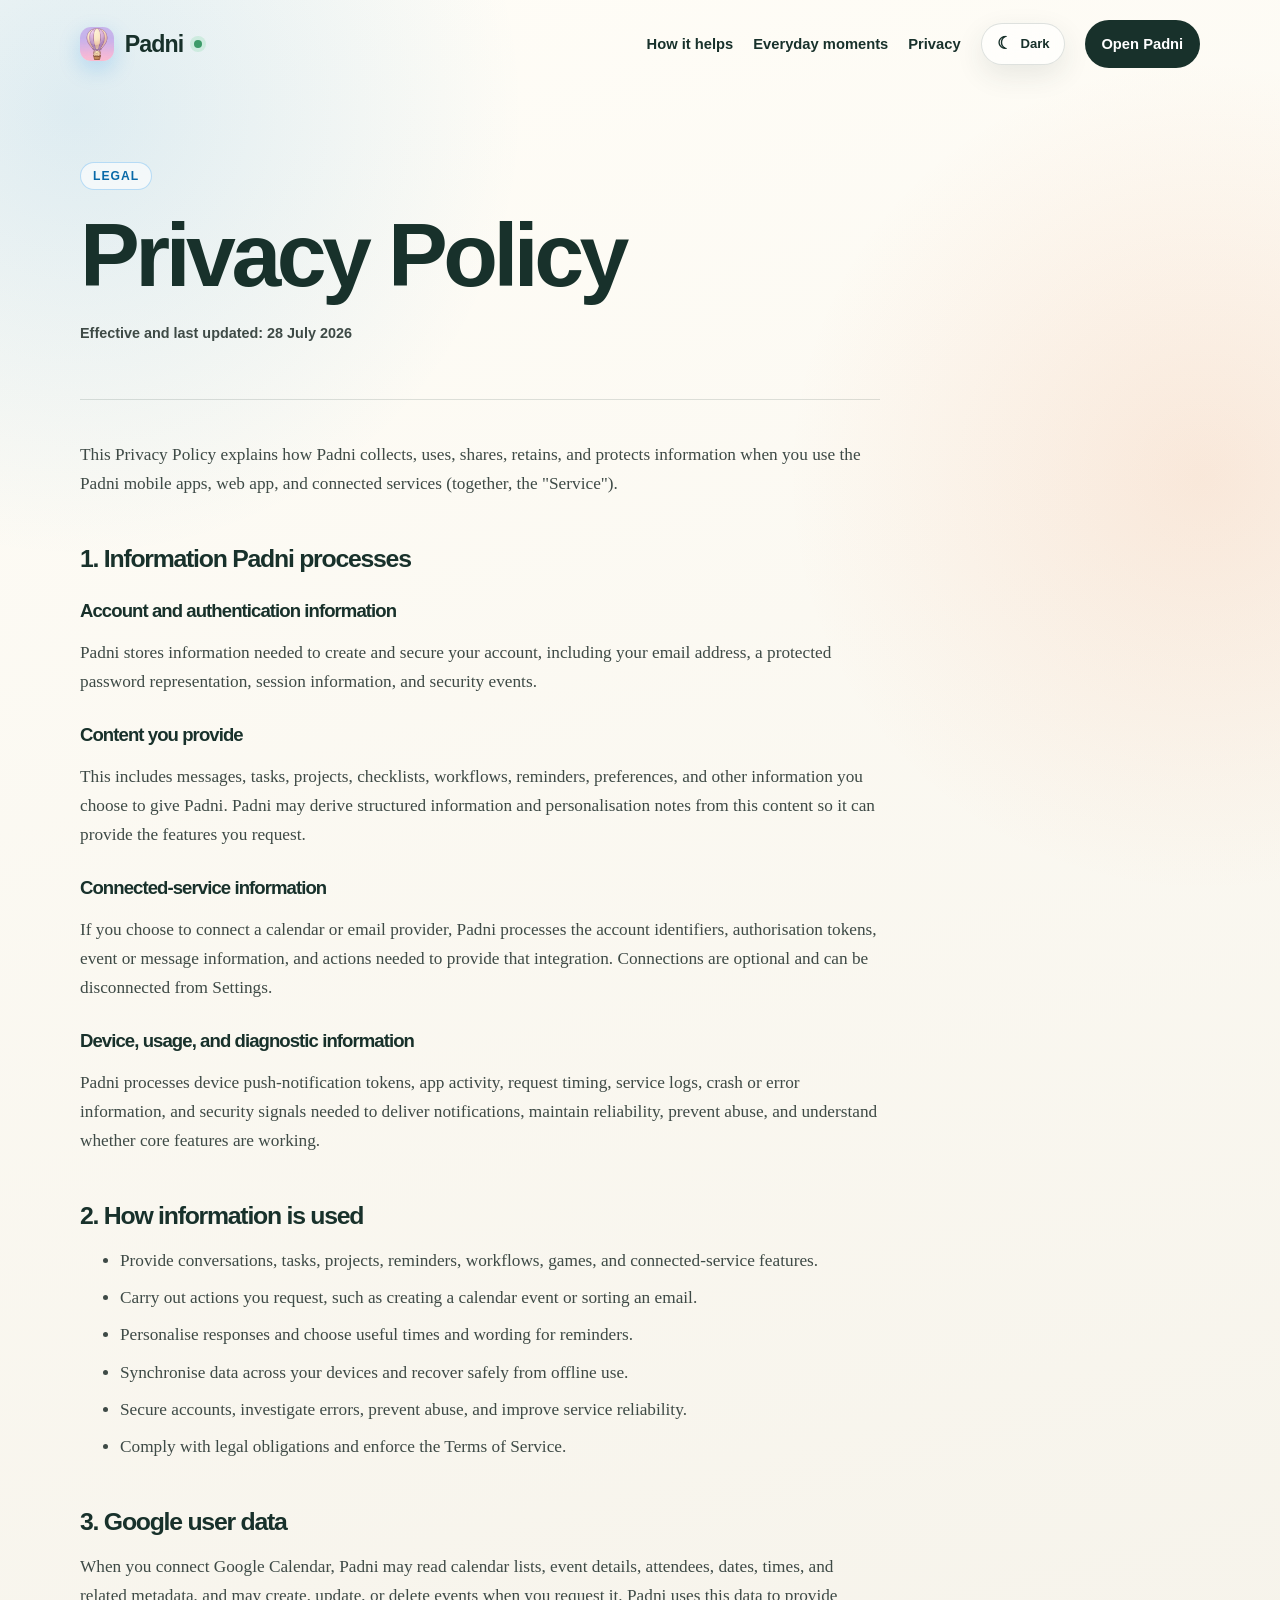
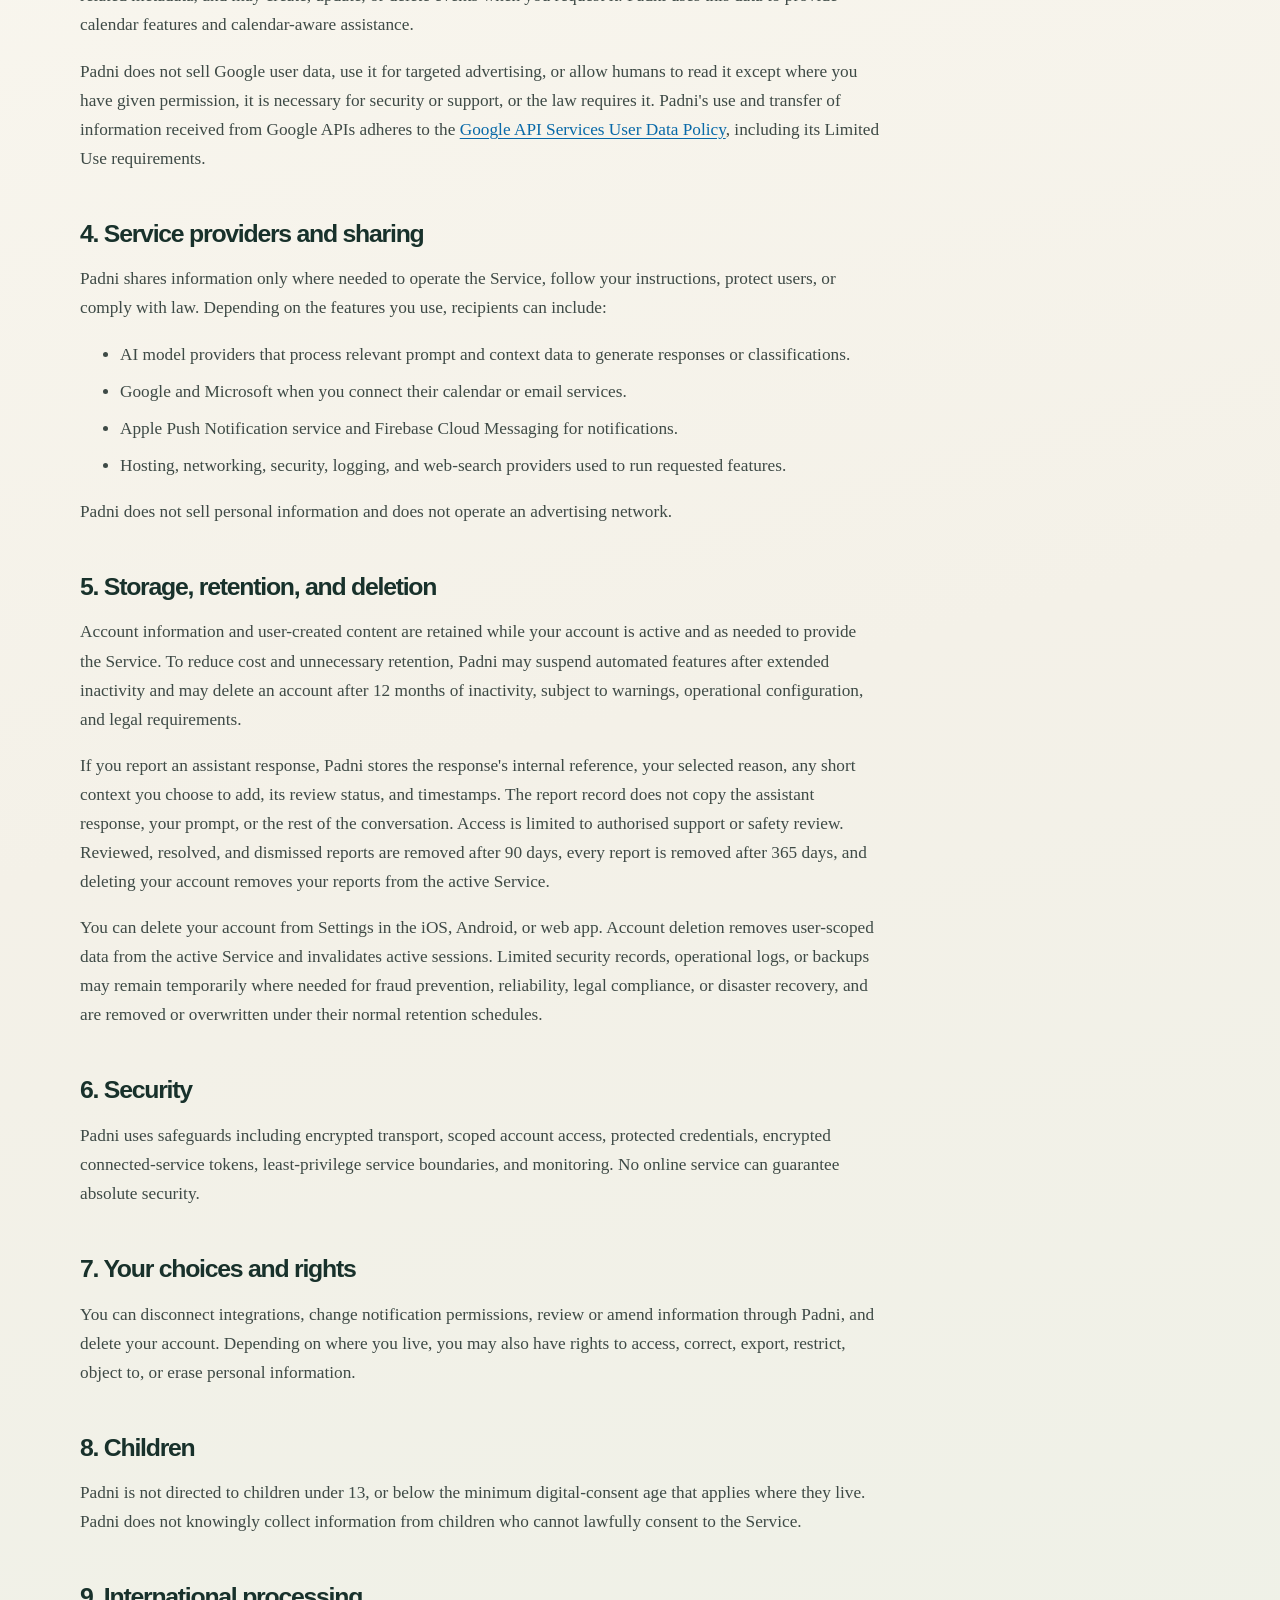
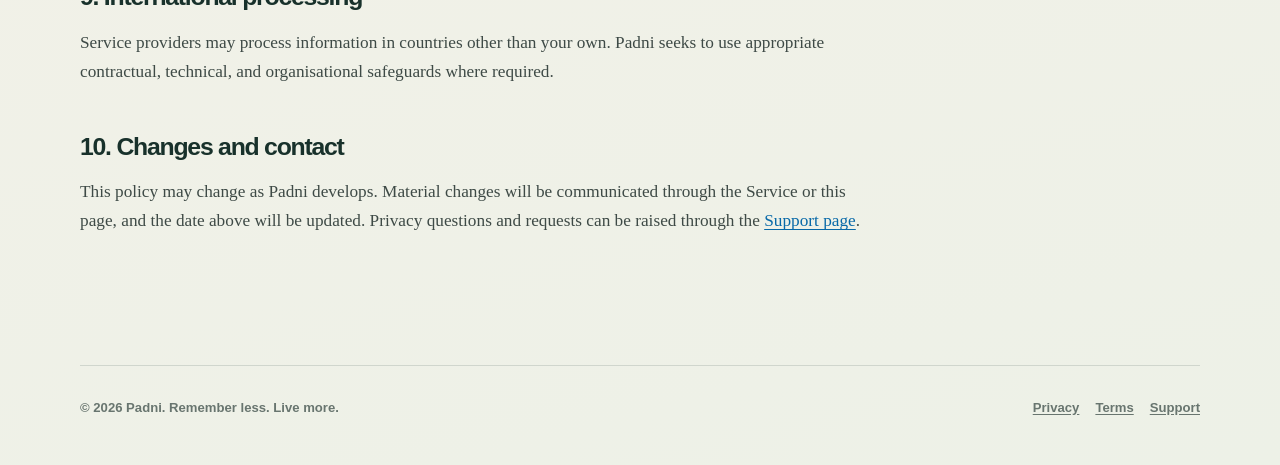
==== commit 0c455b50: "Document assistant response reports" ====
--- a/privacy/index.html
+++ b/privacy/index.html
@@ -375,7 +375,7 @@
       <header class="document-header">
         <span class="eyebrow">Legal</span>
         <h1>Privacy Policy</h1>
-        <p class="meta">Effective and last updated: 21 July 2026</p>
+        <p class="meta">Effective and last updated: 28 July 2026</p>
       </header>
       <p>This Privacy Policy explains how Padni collects, uses, shares, retains, and protects information when you use the Padni mobile apps, web app, and connected services (together, the "Service").</p>
 
@@ -415,6 +415,7 @@
 
       <h2>5. Storage, retention, and deletion</h2>
       <p>Account information and user-created content are retained while your account is active and as needed to provide the Service. To reduce cost and unnecessary retention, Padni may suspend automated features after extended inactivity and may delete an account after 12 months of inactivity, subject to warnings, operational configuration, and legal requirements.</p>
+      <p>If you report an assistant response, Padni stores the response's internal reference, your selected reason, any short context you choose to add, its review status, and timestamps. The report record does not copy the assistant response, your prompt, or the rest of the conversation. Access is limited to authorised support or safety review. Reviewed, resolved, and dismissed reports are removed after 90 days, every report is removed after 365 days, and deleting your account removes your reports from the active Service.</p>
       <p>You can delete your account from Settings in the iOS, Android, or web app. Account deletion removes user-scoped data from the active Service and invalidates active sessions. Limited security records, operational logs, or backups may remain temporarily where needed for fraud prevention, reliability, legal compliance, or disaster recovery, and are removed or overwritten under their normal retention schedules.</p>
 
       <h2>6. Security</h2>
--- a/theme.css
+++ b/theme.css
@@ -25,6 +25,17 @@
   --moment-orange: #f5ddca;
   --moment-yellow: #efe5b9;
   --moment-number: rgba(24, 49, 43, .58);
+  --household-background:
+    linear-gradient(145deg, var(--moment-green), var(--paper-bright) 52%, var(--moment-blue));
+  --household-border: var(--line);
+  --household-orbit: var(--surface-soft);
+  --household-chip: var(--surface-soft);
+  --household-chip-border: var(--line);
+  --household-board: var(--surface-strong);
+  --household-board-border: var(--surface-border-strong);
+  --task-check-border: var(--muted);
+  --household-owner: var(--moment-yellow);
+  --household-note: var(--surface-soft);
   --personal-background: #18312b;
   --personal-copy: #cbd8d3;
   --personal-muted: #b8c8c2;
@@ -281,6 +292,12 @@
 .theme-ready .moment,
 .theme-ready .final-cta,
 .theme-ready .life-card,
+.theme-ready .households,
+.theme-ready .household-board,
+.theme-ready .household-points span,
+.theme-ready .task-owner,
+.theme-ready .household-note,
+.theme-ready .member,
 .theme-ready .support-card,
 .theme-ready .theme-toggle {
   transition:
@@ -308,6 +325,12 @@
   .theme-ready .moment,
   .theme-ready .final-cta,
   .theme-ready .life-card,
+  .theme-ready .households,
+  .theme-ready .household-board,
+  .theme-ready .household-points span,
+  .theme-ready .task-owner,
+  .theme-ready .household-note,
+  .theme-ready .member,
   .theme-ready .support-card,
   .theme-ready .theme-toggle {
     transition: none;
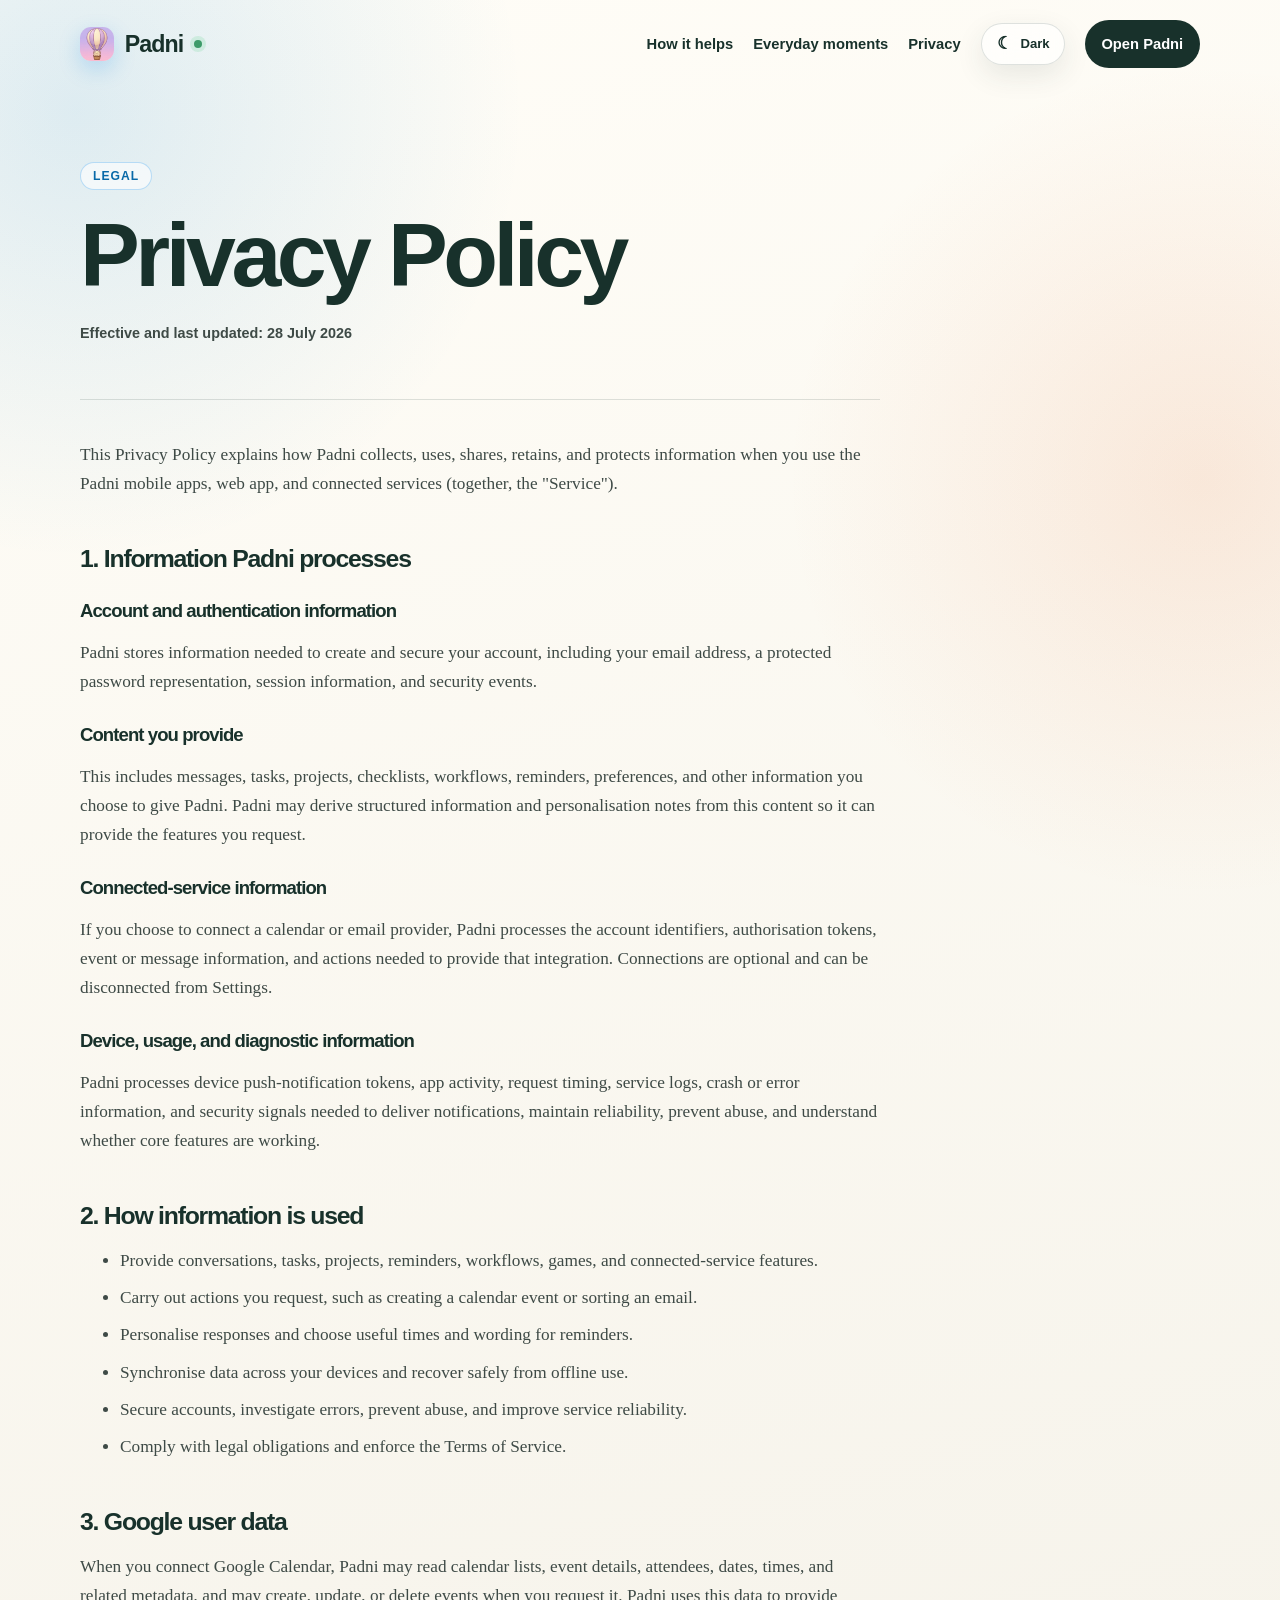
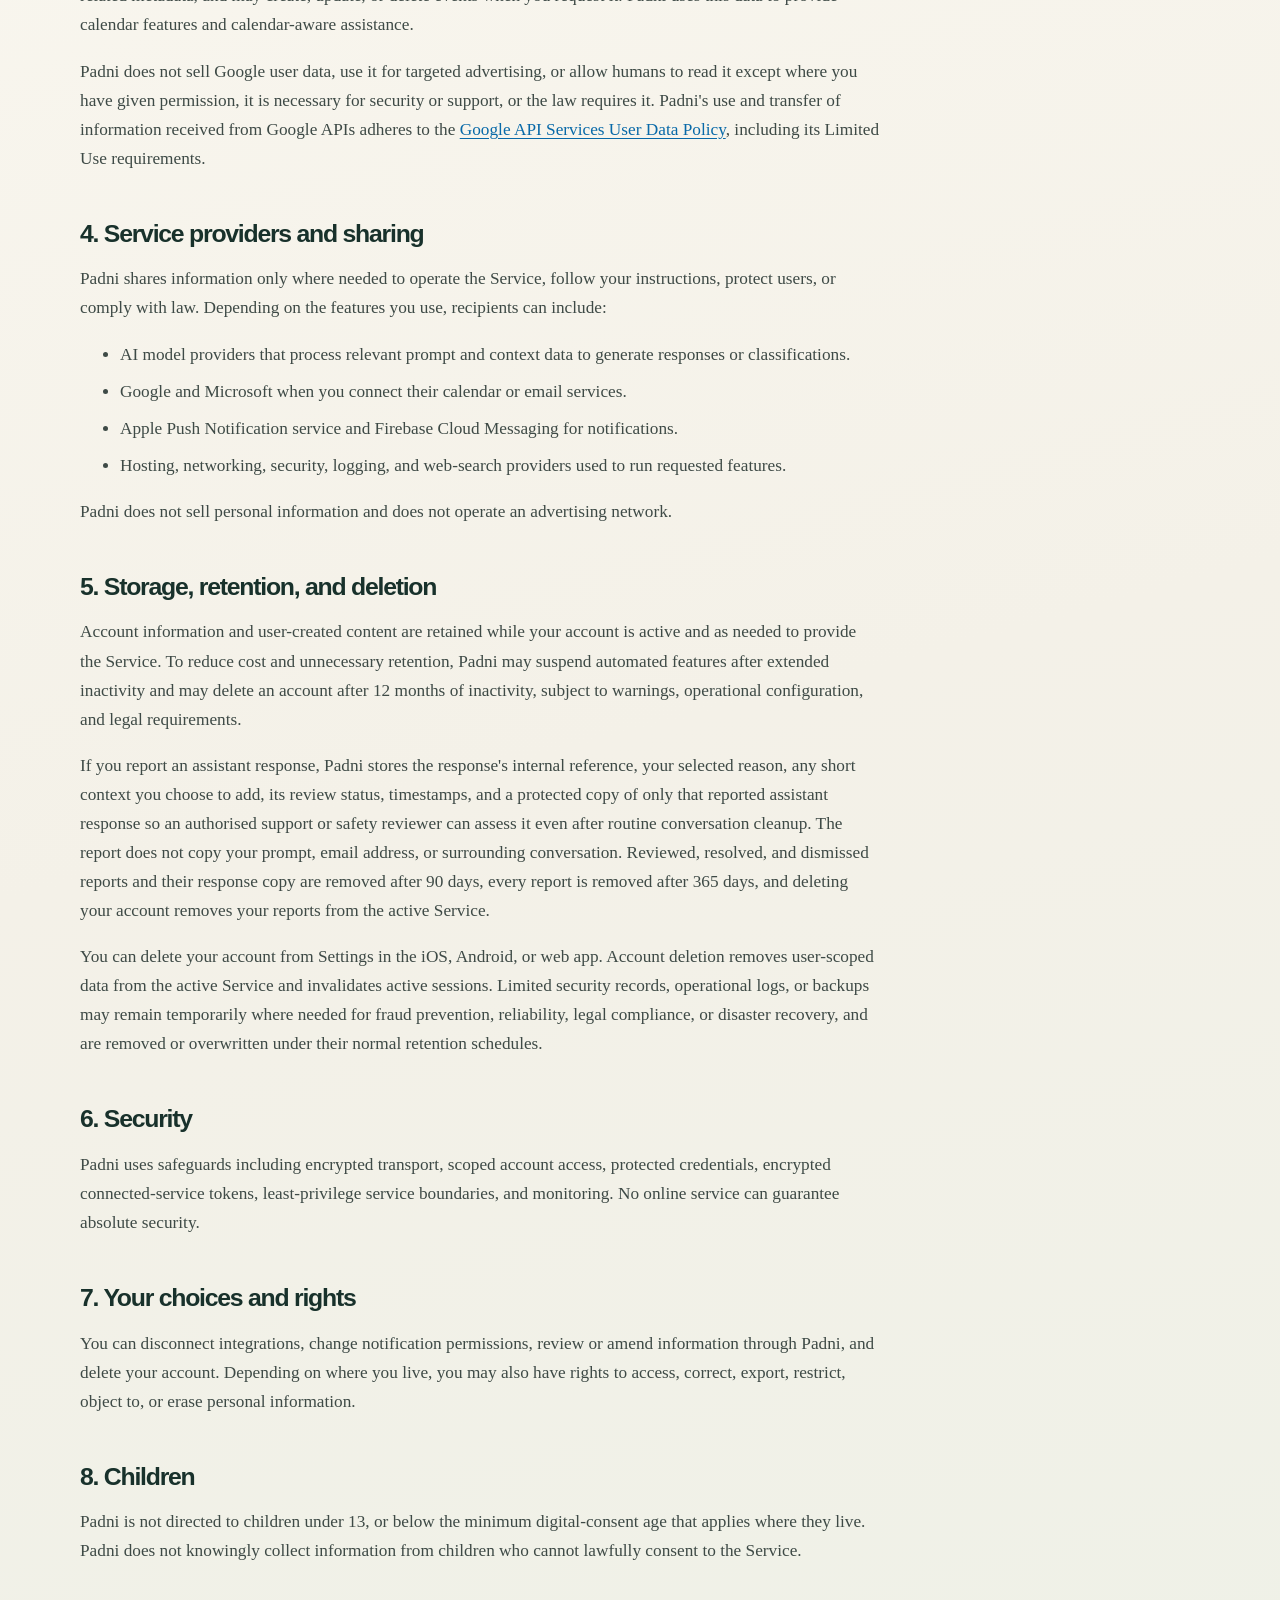
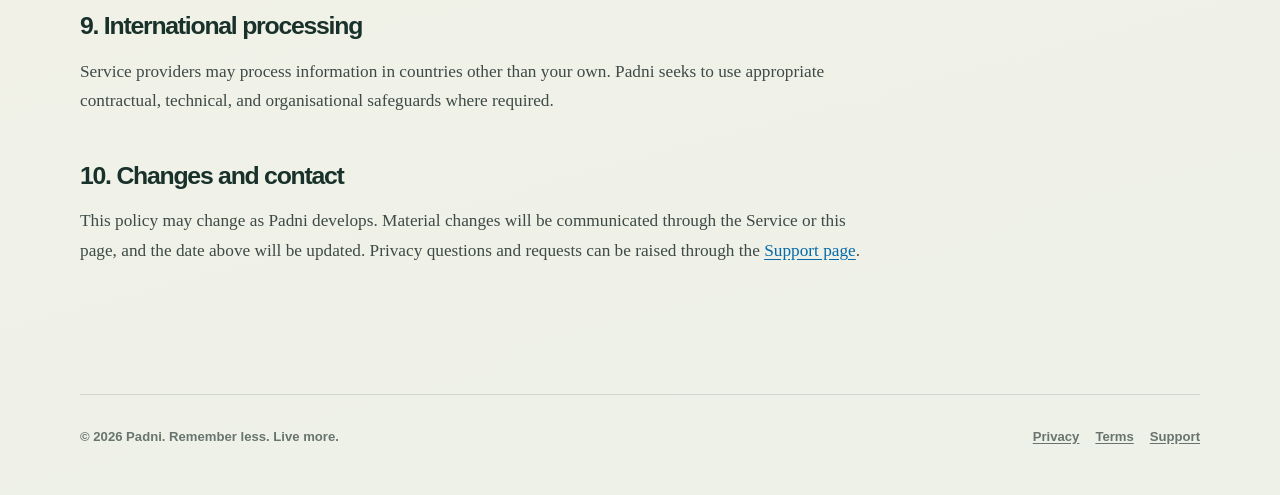
==== commit 273d9b80: "Clarify reported response retention" ====
--- a/privacy/index.html
+++ b/privacy/index.html
@@ -415,7 +415,7 @@
 
       <h2>5. Storage, retention, and deletion</h2>
       <p>Account information and user-created content are retained while your account is active and as needed to provide the Service. To reduce cost and unnecessary retention, Padni may suspend automated features after extended inactivity and may delete an account after 12 months of inactivity, subject to warnings, operational configuration, and legal requirements.</p>
-      <p>If you report an assistant response, Padni stores the response's internal reference, your selected reason, any short context you choose to add, its review status, and timestamps. The report record does not copy the assistant response, your prompt, or the rest of the conversation. Access is limited to authorised support or safety review. Reviewed, resolved, and dismissed reports are removed after 90 days, every report is removed after 365 days, and deleting your account removes your reports from the active Service.</p>
+      <p>If you report an assistant response, Padni stores the response's internal reference, your selected reason, any short context you choose to add, its review status, timestamps, and a protected copy of only that reported assistant response so an authorised support or safety reviewer can assess it even after routine conversation cleanup. The report does not copy your prompt, email address, or surrounding conversation. Reviewed, resolved, and dismissed reports and their response copy are removed after 90 days, every report is removed after 365 days, and deleting your account removes your reports from the active Service.</p>
       <p>You can delete your account from Settings in the iOS, Android, or web app. Account deletion removes user-scoped data from the active Service and invalidates active sessions. Limited security records, operational logs, or backups may remain temporarily where needed for fraud prevention, reliability, legal compliance, or disaster recovery, and are removed or overwritten under their normal retention schedules.</p>
 
       <h2>6. Security</h2>
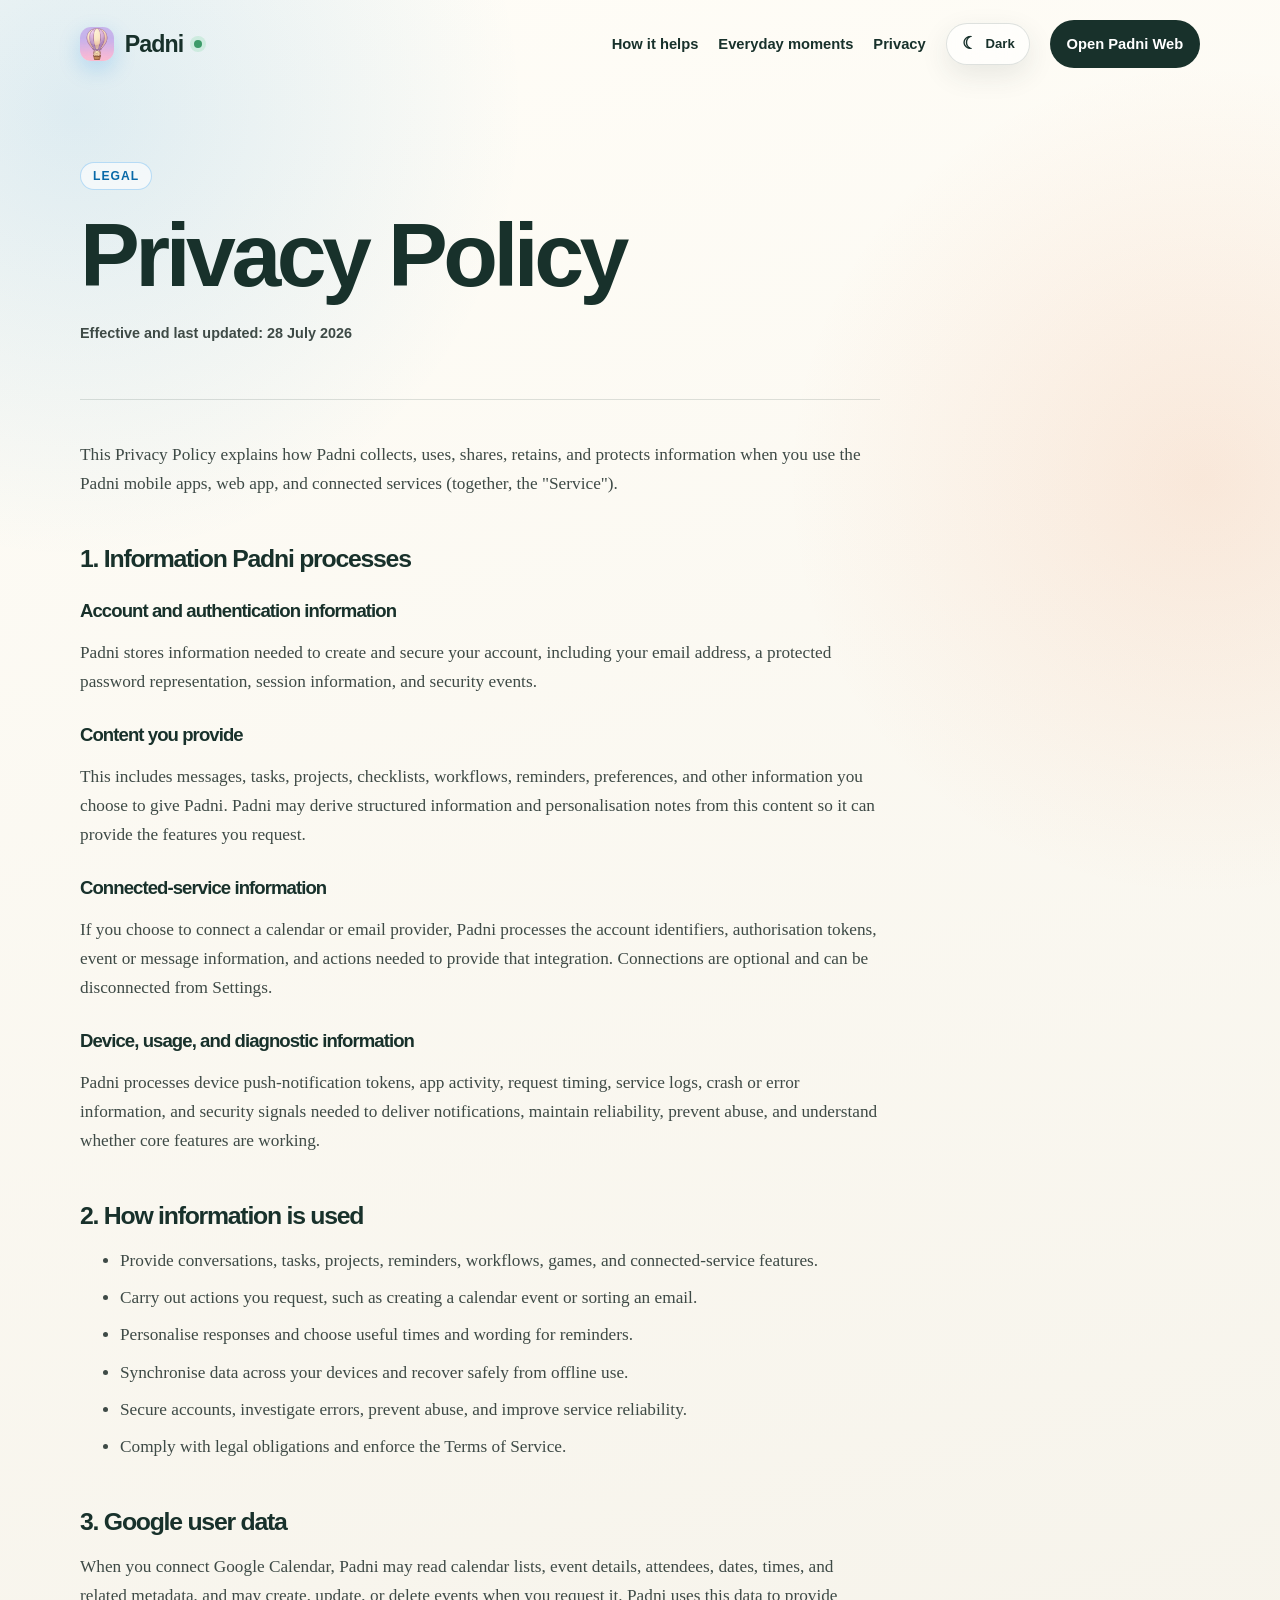
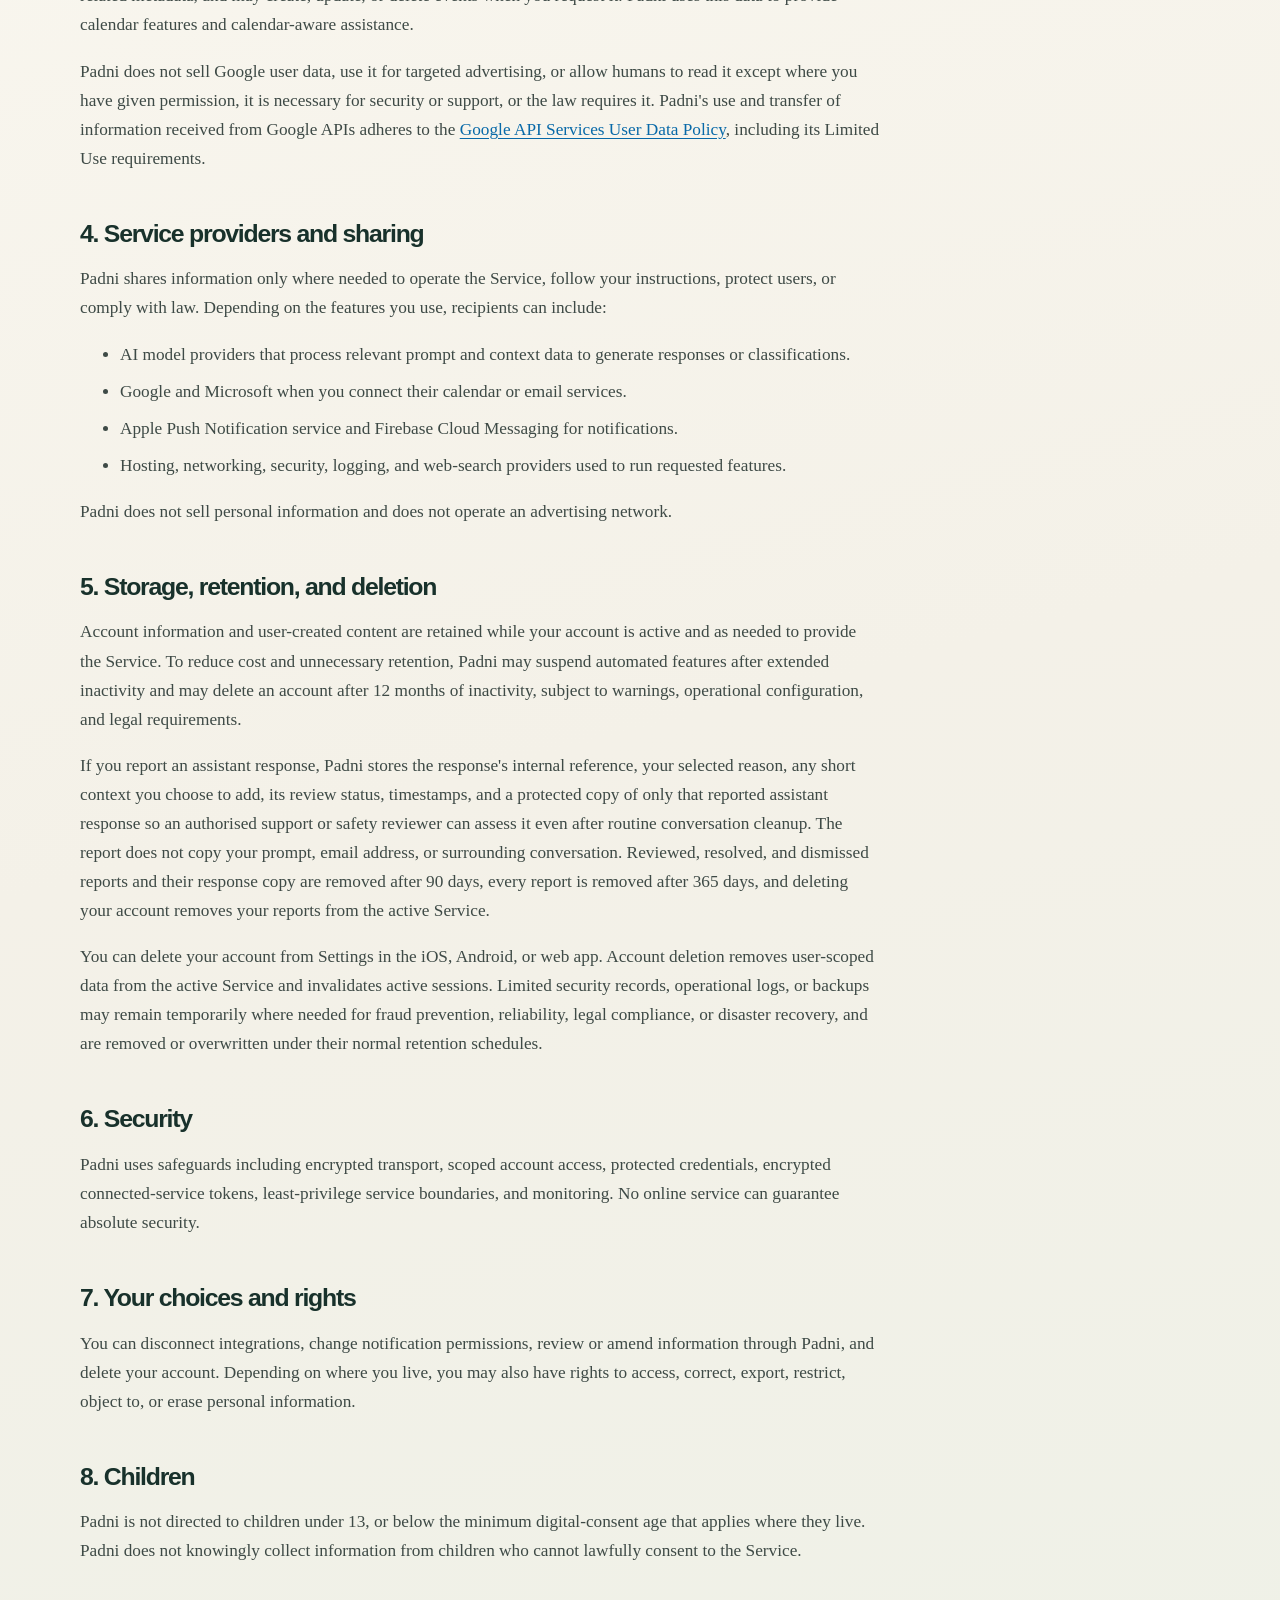
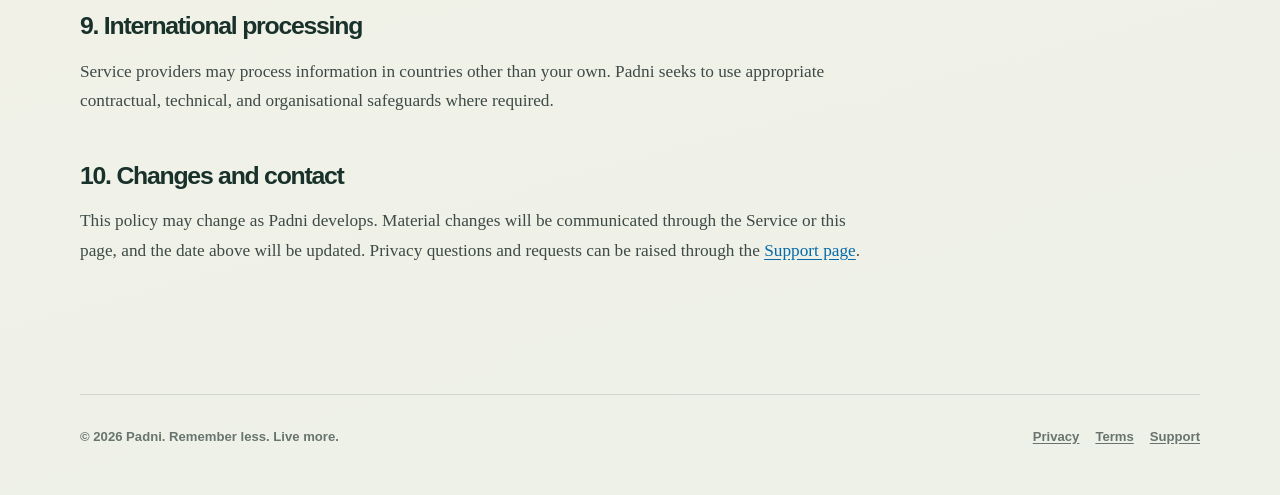
==== commit 620535e0: "Make the landing page mobile-first" ====
--- a/privacy/index.html
+++ b/privacy/index.html
@@ -4,6 +4,7 @@
   <meta charset="utf-8" />
   <meta name="viewport" content="width=device-width, initial-scale=1" />
   <meta name="description" content="How Padni collects, uses, shares, retains, and protects information." />
+  <meta name="robots" content="index, follow" />
   <meta name="theme-color" content="#f4f1e8" />
   <meta property="og:title" content="Privacy Policy | Padni" />
   <meta property="og:description" content="How Padni collects, uses, shares, retains, and protects information." />
@@ -11,7 +12,7 @@
   <meta name="twitter:card" content="summary" />
   <title>Privacy Policy | Padni</title>
   <link rel="canonical" href="https://padni.ai/privacy/" />
-  <link rel="icon" type="image/png" sizes="96x96" href="/padni-favicon-96.png" />
+  <link rel="icon" type="image/png" sizes="1024x1024" href="/padni-icon.png" />
   <link rel="shortcut icon" href="/favicon.ico" />
   <link rel="apple-touch-icon" sizes="180x180" href="/apple-touch-icon.png" />
   <script src="/theme.js"></script>
@@ -367,7 +368,7 @@
           <span class="theme-toggle__icon" aria-hidden="true"></span>
           <span class="theme-toggle__label" data-theme-label>Dark</span>
         </button>
-        <a class="nav-cta" href="https://app.padni.ai">Open Padni</a>
+        <a class="nav-cta" href="https://app.padni.ai">Open Padni Web</a>
       </nav>
     </header>
   <main>
